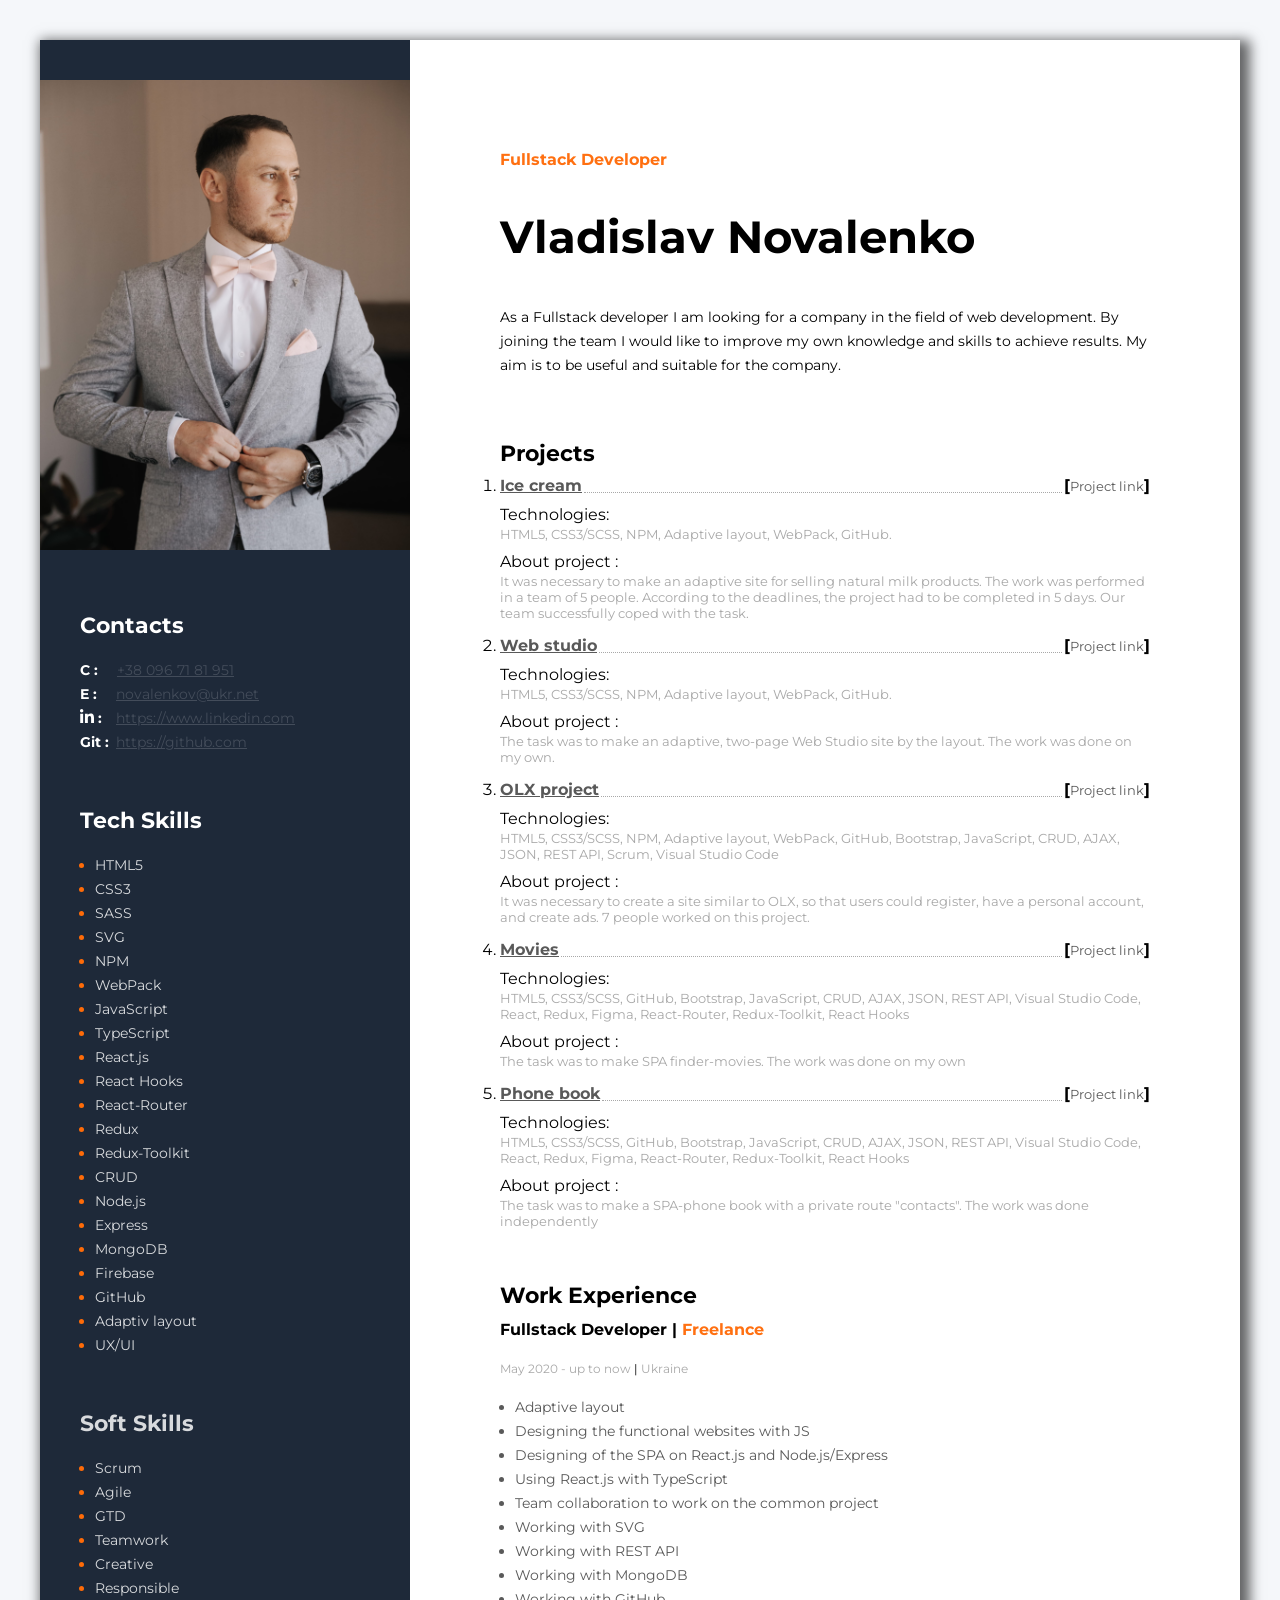
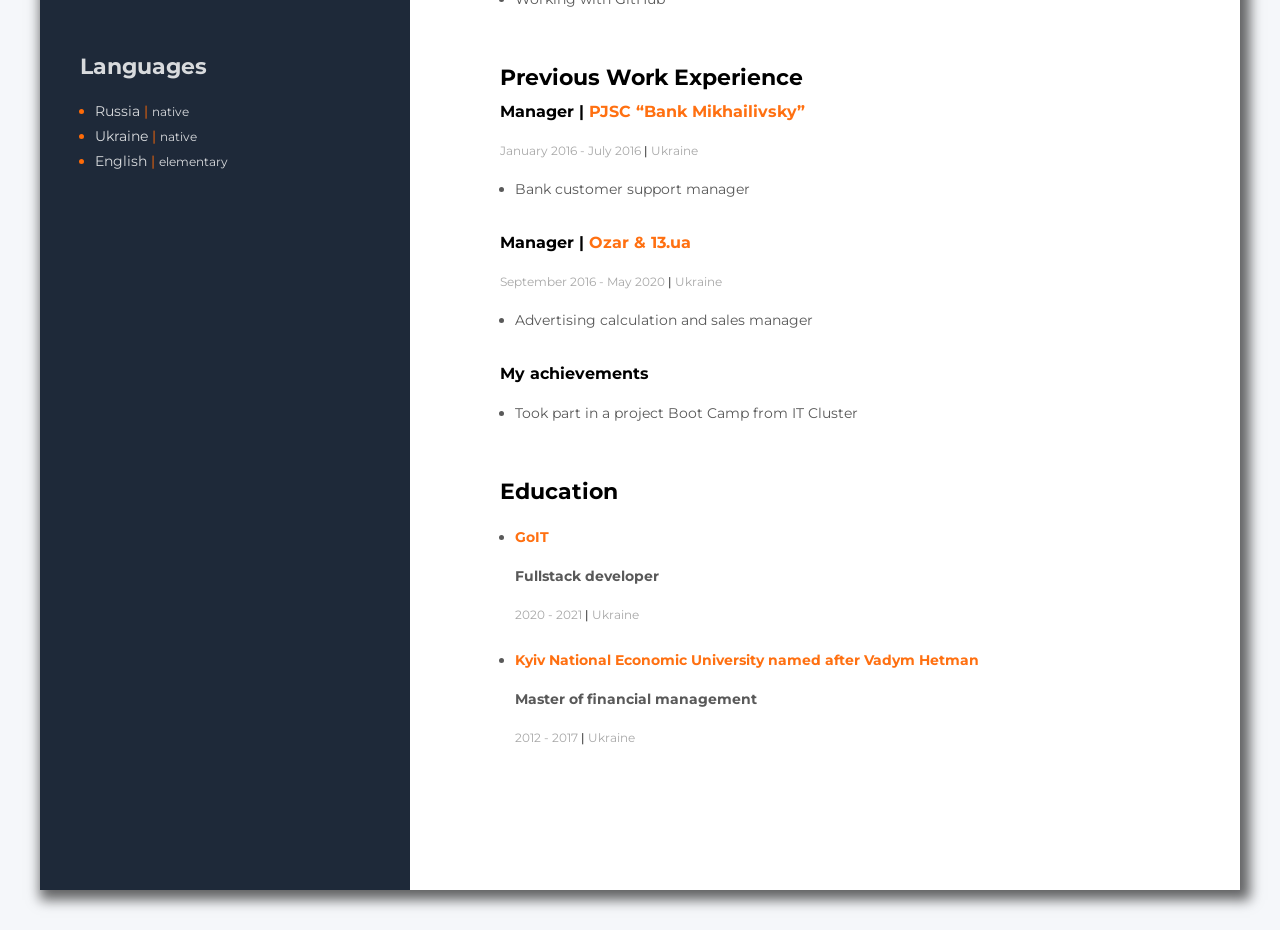
==== index.html @ 443dbd1c "refactoring" ====
<!DOCTYPE html>
<html lang="en">

<head>
  <meta charset="UTF-8" />
  <meta name="viewport" content="width=device-width, initial-scale=1.0" />
  <title>My resume</title>
  <link rel="stylesheet" href="./css/style.css" />
  <link rel="preconnect" href="https://fonts.gstatic.com">
  <link href="https://fonts.googleapis.com/css2?family=Montserrat:wght@400;700&display=swap" rel="stylesheet">
</head>

<body>
  <div class="wrapper">
    <!-- main container -->
    <div>
      <aside class="sidebar">
        <button class="menu-button" data-menu-close>
          <svg width="40" height="40" aria-label="кнока меню" class="icon-menu">
            <use href="./img/sprite.svg#icon-menu-close"></use>
          </svg>
        </button>

        <img class="my-photo" src="./img/foto.jpg" alt="My foto" width="340" />

        <!-- Contacts Container-->
        <div class="contacts-container">
          <h3 class="contacts-title">Contacts</h3>
          <div class="wrap-contacts-link">
            <span class="contacts-link-type">C :</span>
            <a class="contacts-link" href="tel:+380967181951">
              +38 096 71 81 951
            </a>
          </div>
          <div class="wrap-contacts-link">
            <span class="contacts-link-type">E :</span>
            <a class="contacts-link email" href="mailto:novalenkov@ukr.net">
              novalenkov@ukr.net
              <!-- <span class="gmial">gmail.com</span> -->
            </a>
          </div class="wrap-contacts-link">
          <div class="wrap-contacts-link">
            <svg width="14" height="14">
              <use href="./img/sprite.svg#icon-linkedin"></use>
            </svg>
            <span class="contacts-link-type social">:</span>
            <a href="https://www.linkedin.com/in/vladislav-novalenko/" class="contacts-link"
              target="_blank">https://www.linkedin.com
            </a>
          </div>
          <div class="wrap-contacts-link">
            <span class="contacts-link-type git">Git :</span>
            <a class="contacts-link" href="https://github.com/Vladnova">
              https://github.com
            </a>
          </div>
        </div>

        <!-- Tech Skills Container-->
        <div class="tech-skills-container">
          <h3 class="tech-skills-title">Tech Skills</h3>
          <ul>
            <li class="tech-skills-item">
              <span class="tech-skills-text">HTML5</span>
            </li>
            <li class="tech-skills-item">
              <span class="tech-skills-text">CSS3</span>
            </li>
            <li class="tech-skills-item">
              <span class="tech-skills-text">SASS</span>
            </li>
            <li class="tech-skills-item">
              <span class="tech-skills-text">SVG</span>
            </li>
            <li class="tech-skills-item">
              <span class="tech-skills-text">NPM</span>
            </li>
            <li class="tech-skills-item">
              <span class="tech-skills-text">WebPack</span>
            </li>
            <li class="tech-skills-item">
              <span class="tech-skills-text">JavaScript</span>
            </li>
            <li class="tech-skills-item">
              <span class="tech-skills-text">TypeScript</span>
            </li>
            <li class="tech-skills-item">
              <span class="tech-skills-text">React.js</span>
            </li>
            <li class="tech-skills-item">
              <span class="tech-skills-text">React Hooks</span>
            </li>
            <li class="tech-skills-item">
              <span class="tech-skills-text">React-Router</span>
            </li>
            <li class="tech-skills-item">
              <span class="tech-skills-text">Redux</span>
            </li>
            <li class="tech-skills-item">
              <span class="tech-skills-text">Redux-Toolkit</span>
            </li>
            <li class="tech-skills-item">
              <span class="tech-skills-text">CRUD</span>
            </li>
            <li class="tech-skills-item">
              <span class="tech-skills-text">Node.js</span>
            </li>
            <li class="tech-skills-item">
              <span class="tech-skills-text">Express</span>
            </li>
            <li class="tech-skills-item">
              <span class="tech-skills-text">MongoDB</span>
            </li>
            <li class="tech-skills-item">
              <span class="tech-skills-text">Firebase</span>
            </li>
            <li class="tech-skills-item">
              <span class="tech-skills-text">GitHub</span>
            </li>
            <li class="tech-skills-item">
              <span class="tech-skills-text">Adaptiv layout</span>
            </li>
            <li class="tech-skills-item">
              <span class="tech-skills-text">UX/UI</span>
            </li>
          </ul>
        </div>

        <!-- Soft Skills Container-->
        <div class="soft-skills-container">
          <h3 class="soft-skill-title"><span class="tech-skills-text">Soft Skills</h3>
          <ul>
            <li class="soft-skills-item">
              <span class="soft-skills-text">Scrum</span>
            </li>
            <li class="soft-skills-item">
              <span class="soft-skills-text">Agile</span>
            </li>
            <li class="soft-skills-item">
              <span class="soft-skills-text">GTD</span>
            </li>
            <li class="soft-skills-item">
              <span class="soft-skills-text">Teamwork</span>
            </li>
            <li class="soft-skills-item">
              <span class="soft-skills-text">Creative</span>
            </li>
            <li class="soft-skills-item">
              <span class="soft-skills-text">Responsible</span>
            </li>
          </ul>
        </div>

        <div class="soft-skills-container">
          <h3 class="soft-skill-title"><span class="tech-skills-text">Languages</h3>
          <ul>
            <li class="soft-skills-item">
              <span class="soft-skills-text">Russia <span class="lang">|</span> <span class="level">native</span></span>
            </li>
            <li class="soft-skills-item">
              <span class="soft-skills-text">Ukraine <span class="lang">|</span> <span class="level">native</span></span>
            </li>
            <li class="soft-skills-item">
              <span class="soft-skills-text">English <span class="lang">|</span> <span class="level">elementary</span></span>
            </li>
          </ul>
        </div>

      </aside>
    </div>

    <!-- about me container -->

    <div class="about-me-container">

      <button class="menu-button" aria-expanded="false" aria-controls="menu-container" data-menu-open>
        <svg width="40" height="40" aria-label="кнока меню" class="icon-menu open">
          <use href="./img/sprite.svg#icon-menu-open"></use>
        </svg>
      </button>

      <!-- about me info -->
      <div class="info-container">
        <h2 class="profession">Fullstack Developer</h2>
        <img class="my-photo-about" src="./img/foto.jpg" alt="My foto" width="340" />

        <h1 class="name">Vladislav Novalenko</h1>
        <p class="description">
        As a Fullstack developer I am looking for a
        company in the field of web development. By
        joining the team I would like to improve my own
        knowledge and skills to achieve results. My aim
        is to be useful and suitable for the company.
        </p>
      </div>

      <!-- project container-->
      <div class="project-container">
        <h3 class="about-me-title">Projects</h3>
        <ol class="project-list">
          <li class="project-items">
            <div class="projects-item">
              <a class="projects-link" href="https://oleksandrbalashov.github.io/project" target="_blank">
                Ice cream
              </a>
              <span class="dots"></span>
              <span><b>[</b><span class="tech-name">Project link</span><b>]</b></span>
            </div>
            <span class="project-text">Technologies:</span>
            <p class="project-desc">
              HTML5, CSS3/SCSS, NPM, Adaptive layout,
              WebPack, GitHub.
            </p>
            <span class="project-text">About project :</span>
            <p class="project-desc">It was necessary to make an adaptive site for
            selling natural milk products. The work was performed in a team
            of 5 people. According to the deadlines, the project had to be
            completed in 5 days. Our team successfully coped with the task.</p>
          </li>
          <li class="project-items">
            <div class="projects-item">
              <a class="projects-link" href="https://vladnova.github.io/newStudio-project/" target="_blank">
                Web studio
              </a>
              <span class="dots"></span>
              <span><b>[</b><span class="tech-name">Project link</span><b>]</b></span>
            </div>
            <span class="project-text">Technologies:</span>
            <p class="project-desc">
              HTML5, CSS3/SCSS, NPM, Adaptive layout,
              WebPack, GitHub.
            </p>
            <span class="project-text">About project :</span>
            <p class="project-desc">The task was to make an adaptive, two-page Web
            Studio site by the layout. The work was done on my own.</p>
          </li>
          
          <li class="project-items">
            <div class="projects-item">
              <a class="projects-link" href="https://romansynenko.github.io/olx-project" target="_blank">
                OLX project
              </a>
              <span class="dots"></span>
              <span><b>[</b><span class="tech-name">Project link</span><b>]</b></span>
            </div>
            <span class="project-text">Technologies:</span>
            <p class="project-desc">
              HTML5, CSS3/SCSS, NPM, Adaptive layout,
              WebPack, GitHub, Bootstrap, JavaScript, CRUD, AJAX, JSON, REST
              API, Scrum, Visual Studio Code
            </p>
            <span class="project-text">About project :</span>
            <p class="project-desc">It was necessary to create a site similar to OLX, so
            that users could register, have a personal account, and create ads.
            7 people worked on this project.</p>
          </li>
          <li class="project-items">
            <div class="projects-item">
              <a class="projects-link" href="https://movieshooks.netlify.app/" target="_blank">
                Movies
              </a>
              <span class="dots"></span>
              <span><b>[</b><span class="tech-name">Project link</span><b>]</b></span>
            </div>
            <span class="project-text">Technologies:</span>
            <p class="project-desc">
              HTML5, CSS3/SCSS, GitHub, Bootstrap, JavaScript, CRUD, AJAX, JSON, REST API, Visual Studio Code, React, Redux, Figma,
              React-Router, Redux-Toolkit, React Hooks
            </p>
            <span class="project-text">About project :</span>
            <p class="project-desc">The task was to make SPA finder-movies. The work was done on my own</p>
          </li>
          <li class="project-items">
            <div class="projects-item">
              <a class="projects-link" href="https://vladnova.github.io/goit-react-hw-09-phonebook/" target="_blank">
                Phone book
              </a>
              <span class="dots"></span>
              <span><b>[</b><span class="tech-name">Project link</span><b>]</b></span>
            </div>
            <span class="project-text">Technologies:</span>
            <p class="project-desc">
              HTML5, CSS3/SCSS, GitHub, Bootstrap, JavaScript, CRUD, AJAX, JSON, REST API, Visual Studio Code, React, Redux, Figma,
              React-Router, Redux-Toolkit, React Hooks
            </p>
            <span class="project-text">About project :</span>
            <p class="project-desc">The task was to make a SPA-phone book with a private route "contacts". The work was done independently</p>
          </li>
          <!-- <li class="project-items">
            <div class="projects-item">
              <a class="projects-link" href="https://courses-online-shop.herokuapp.com" target="_blank">
                https://courses
              </a>
              <span class="dots"></span>
              <span><b>[</b><span class="tech-name">Node.js/MongoDB</span><b>]</b></span>
            </div>
            <b>Technologies:</b>
            <p class="project-desc">
              HTML5, CSS3/SCSS, GitHub, Bootstrap, JavaScript, CRUD, AJAX, JSON, REST API, Visual Studio Code, React, Redux, Figma,
              React-Router, Redux-Toolkit, React Hooks
            </p>
            <b>About project :</b>
            <p class="project-desc">The task was to make a SPA-phone book with a private route "contacts". The work was done
              independently</p>
          </li> -->

        </ol>
      </div>

      <!-- Work Experience -->
      <div>
        <h3 class="about-me-title">Work Experience</h3>

        <!-- company 1 -->
        <div>
          <h4 class="profession-title">Fullstack Developer
            <span class="profession-divider">|</span>
            <span class="profession-company">Freelance</span>
          </h4>
          <span class="profession-time">
            May 2020 - up to now <span class="profession-divider">|</span> Ukraine
          </span>
          <ul class="profession-duties">
            <li class="profession-duties-item">
              Adaptive layout
            </li>
            <li class="profession-duties-item">Designing the functional websites with JS</li>
            <li class="profession-duties-item">Designing of the SPA on React.js and Node.js/Express</li>
            <li class="profession-duties-item">
              Using React.js with TypeScript
            </li>
            <li class="profession-duties-item">
              Team collaboration to work on the common project
            </li>
            <li class="profession-duties-item">
              Working with SVG
            </li>
            <li class="profession-duties-item">
              Working with REST API
            </li>
            <li class="profession-duties-item">
              Working with MongoDB
            </li>
            <li class="profession-duties-item">
              Working with GitHub
            </li>
          </ul>
        </div>

        <!-- company 2 -->
        <div>
          <h3 class="about-me-title">Previous Work Experience</h3>
          <h4 class="profession-title">Manager
            <span class="profession-divider">|</span>
            <span class="profession-company">PJSC “Bank Mikhailivsky”</span>
          </h4>
          <span class="profession-time">
            January 2016 - July 2016 <span class="profession-divider">|</span> Ukraine
          </span>
          <ul class="profession-duties">
            <li class="profession-duties-item">
              Bank customer support manager
            </li>
          </ul>

          <h4 class="profession-title">Manager
            <span class="profession-divider">|</span>
            <span class="profession-company">Ozar & 13.ua</span>
          </h4>
          <span class="profession-time">
            September 2016 - May 2020 <span class="profession-divider">|</span> Ukraine
          </span>
          <ul class="profession-duties">
            <li class="profession-duties-item">
              Advertising calculation and sales manager
            </li>
          </ul>
        </div>

        <h3 class="profession-title">My achievements</h3>
        <ul class="profession-duties">
          <li class="profession-duties-item">
            Took part in a project Boot Camp from IT Cluster 
          </li>
        </ul>

        <!-- Education Contanier -->
        <div>
          <h3 class="about-me-title">Education</h3>
          <ul class="profession-duties">
            <li class="profession-duties-item">
              <h4 span class="profession-company">GoIT</span></h4>
              <h5 class="profession-title-second">Fullstack developer</h5>
              <span class="profession-time">
                2020 - 2021 <span class="profession-divider">|</span> Ukraine
              </span>
            </li>
            <li class="profession-duties-item">
              <h4 span class="profession-company">Kyiv National Economic University named
              after Vadym Hetman</span></h4>
              <h5 class="profession-title-second">Master of financial management</h5>
              <span class="profession-time">
                2012 - 2017 <span class="profession-divider">|</span> Ukraine
              </span>
            </li>
          </ul>
        </div>
      </div>
    </div>
    <script>
      const btnMenuOpenRef = document.querySelector('[data-menu-open]');
      const btnMenuCloseRef = document.querySelector('[data-menu-close]');
      const menu = document.querySelector('.sidebar');

      btnMenuOpenRef.addEventListener('click', () => {
        menu.classList.add('is-open')
      })

      btnMenuCloseRef.addEventListener('click', () => {
        menu.classList.remove('is-open')
      })

    </script>
</body>

</html>
---- css/style.css ----
* {
  padding: 0;
  margin: 0;
  box-sizing: border-box;
}

body {
  background-color: #f5f7fa;
  padding-top: 40px;
  padding-bottom: 40px;
  padding-right: 20px;
  padding-left: 20px;
  font-family: Montserrat, Arial, sans-serif;
}

.wrapper {
  background: #ffffff;
  display: flex;
  max-width: 1200px;
  margin: 0 auto;
  box-shadow: 5px 5px 12px 5px rgba(0, 0, 0, 0.6);
}

.sidebar {
  background-color: #1e2939;
  max-width: 370px;
  height: 100%;
  padding-top: 40px;
}

.my-photo {
  width: 370px;
}

.my-photo-about {
  display: none;
}

.menu-button {
  display: none;
}

.about-me-container {
  padding-left: 90px;
  padding-right: 90px;
  padding-top: 110px;
  padding-bottom: 110px;
}

.contacts-container {
  margin-top: 60px;
  margin-left: 40px;
  margin-right: 40px;
}

.contacts-title {
  font-size: 22px;
  font-weight: 700;
  line-height: 24px;
  color: #ffffff;
  margin-bottom: 20px;
}

.contacts-link {
  font-size: 14px;
  font-weight: 400;
  line-height: 24px;
  color: #434c5a;
}

.contacts-link:hover,
.contacts-link:focus {
  color: #ff7011;
}

.contacts-link-type {
  font-size: 14px;
  font-weight: 700;
  line-height: 24px;
  color: #fff;

  margin-right: 15px;
}

.contacts-link-type.social {
  margin-right: 10px;
}

.contacts-link-type.git {
  margin-right: 3px;
}

.tech-skills-title {
  font-size: 22px;
  font-weight: 700;
  line-height: 24px;
  margin-bottom: 20px;
  color: #fff;
}

.tech-skills-container {
  margin-left: 40px;
  margin-right: 40px;
  margin-top: 55px;
}

.tech-skills-item {
  font-size: 14px;
  font-weight: 400;
  line-height: 24px;
  color: #ff6b08;
  margin-left: 15px;
}

.tech-skills-text {
  color: #d8dadd;
}

.soft-skills-container {
  margin-left: 40px;
  margin-right: 40px;
  margin-top: 55px;
}

.soft-skill-title {
  font-size: 22px;
  font-weight: 700;
  line-height: 24px;
  margin-bottom: 20px;
  color: #fff;
}

.soft-skills-item {
  font-size: 14px;
  font-weight: 400;
  line-height: 24px;
  color: #ff6b08;
  margin-left: 15px;
}

.soft-skills-text {
  color: #d8dadd;
}

.soft-skills-container.socials {
  margin-right: 5px;
}

.profession {
  font-family: Montserrat;
  color: #ff7011;
  font-size: 16px;
  font-weight: 700;
  margin-bottom: 23px;
}

.name {
  font-size: 45px;
  font-weight: 700;
  line-height: 89px;
}

.description {
  font-size: 14px;
  font-weight: 400;
  line-height: 24px;
  margin-top: 24px;
}

.info-container {
  margin-bottom: 65px;
}

.about-me-title {
  font-size: 22px;
  font-weight: 700;
  line-height: 24px;
  margin-bottom: 10px;
  margin-top: 55px;
}

.project-items {
  margin-bottom: 15px;
}

.projects-item {
  display: flex;
  align-items: flex-end;
  font-weight: 700;
  margin-bottom: 10px;
}

.projects-link {
  color: #595959;
  font-size: 16px;
  font-weight: 700;
}

.project-text{
  display: inline-block;
  margin-bottom: 2px;
}

.projects-link:hover,
.projects-link:focus {
  color: #ff7011;
}

.tech-name {
  color: #595959;
  font-size: 13px;
  font-weight: 400;
  /* line-height: 24px; */
}

.dots {
  color: #bebebe;
  font-weight: 100;
  flex-grow: 1;
  margin: 0 2px 2px;

  border-bottom: 1px dotted #a8a8a8;
}

.project-container {
  margin-bottom: 55px;
}

.profession-title {
  font-size: 16px;
  font-weight: 700;
  line-height: 24px;
  margin-top: 10px;
  margin-bottom: 15px;
}

.profession-divider {
  color: #000000;
}

.profession-company {
  color: #ff7011;
  margin-top: 21px;
}

.profession-time {
  color: #a8a8a8;
  font-size: 12px;
  font-weight: 400;
  line-height: 24px;
}

.profession-duties {
  margin-top: 14px;
  margin-bottom: 30px;
  padding-left: 15px;
}

.profession-duties-item {
  color: #595959;
  font-family: Montserrat;
  font-size: 14px;
  font-weight: 400;
  line-height: 24px;
}

.profession-title-second {
  font-size: 14px;
  font-weight: 700;
  line-height: 24px;
  margin-top: 15px;
  margin-bottom: 14px;
}

.project-desc {
  font-size: 13px;
  color: #a8a8a8;
  margin-bottom: 10px;
}

.lang {
  color: #ff6b08;
}

.level {
  font-size: 12px;
}

@media screen and (max-width: 1199px) {
  .project-items {
    margin-left: 13px;
  }
}

@media screen and (min-width: 768px) and (max-width: 1024px) {
  .my-photo {
    width: 260px;
  }

  .about-me-container {
    padding-left: 40px;
    padding-right: 40px;
    padding-top: 70px;
    padding-bottom: 70px;
  }

  .sidebar {
    width: 260px;
  }

  .contacts-container {
    margin-top: 30px;
    margin-left: 10px;
    margin-right: 0px;
  }

  .contacts-title {
    padding-left: 15px;
  }

  .wrap-contacts-link {
    margin-bottom: 10px;
  }

  .tech-skills-container {
    margin-left: 30px;
    margin-right: 30px;
    margin-top: 30px;
  }

  .gmial {
    margin-left: 33px;
  }

  .contacts-link-type {
    margin-right: 13px;
  }

  .soft-skills-container {
    margin-left: 30px;
    margin-right: 30px;
    margin-top: 30px;
  }

  .name {
    font-size: 35px;
  }

  .profession-duties {
    padding-left: 15px;
  }

  .profession-duties-item {
    font-size: 13px;
  }

  .projects-item {
    display: flex;
    align-items: flex-end;
    margin-left: 0;
  }

  .projects-link {
    font-size: 16px;
  }

  .tech-name {
    font-size: 12px;
  }

  /* .dots {
    margin: 0 2px 2px;
  } */
}

@media screen and (max-width: 767px) {
  body {
    padding-top: 10px;
    padding-bottom: 10px;
    padding-right: 10px;
    padding-left: 10px;
  }

  .wrapper {
    position: relative;
    max-width: 767px;
  }

  .my-photo {
    display: none;
  }

  .menu-button {
    display: block;
    border-radius: 50%;
  }

  .my-photo-about {
    display: block;
    max-width: 130px;
    border-radius: 10%;
    margin: 0 auto;
    margin-bottom: 20px;
  }

  .contacts-container {
    margin-top: 0;
    margin-left: 30px;
    margin-right: 15px;
  }

  .contacts-title {
    padding-left: 10px;
  }

  .contacts-link-type {
    margin-right: 5px;
  }

  .contacts-link-type.social {
    margin-right: 2px;
  }

  .contacts-link-type.git {
    margin-right: 0px;
  }

  .wrap-contacts-link {
    margin-bottom: 10px;
  }

  .sidebar {
    position: absolute;
    top: 0;
    right: 0;
    padding-top: 20px;
    width: 270px;
    opacity: 0;
    transform: translateX(100%);

    transition: all 250ms linear;
  }

  .sidebar.is-open {
    opacity: 1;
    transform: translateX(0);
  }

  .icon-menu {
    fill: currentColor;
  }

  .icon-menu:hover,
  .icon-menu:focus {
    color: #ff7011;
  }

  .icon-menu:hover.open,
  .icon-menu:focus.open {
    color: #ff7011;
    background: #ffffff;
  }

  .gmial {
    padding-left: 25px;
  }

  .menu-button {
    height: 40px;
    border: 0;
    margin: 0;
    padding: 0;
    margin-right: 15px;
    margin-left: auto;
    background-color: #1e2939;
    color: #ffffff;
    cursor: pointer;
  }

  .about-me-container {
    padding-left: 15px;
    padding-right: 15px;
    padding-top: 20px;
    padding-bottom: 20px;
  }

  .name {
    font-size: 25px;
    font-weight: 700;
    line-height: 35px;
    text-align: center;
  }

  .projects-link {
    font-size: 17px;
  }

  .tech-name {
    font-size: 13px;
  }

  .tech-skills-container {
    margin-top: 40px;
  }

  .about-me-title {
    margin-bottom: 20px;
  }

  .soft-skills-container {
    margin-top: 40px;
  }
}
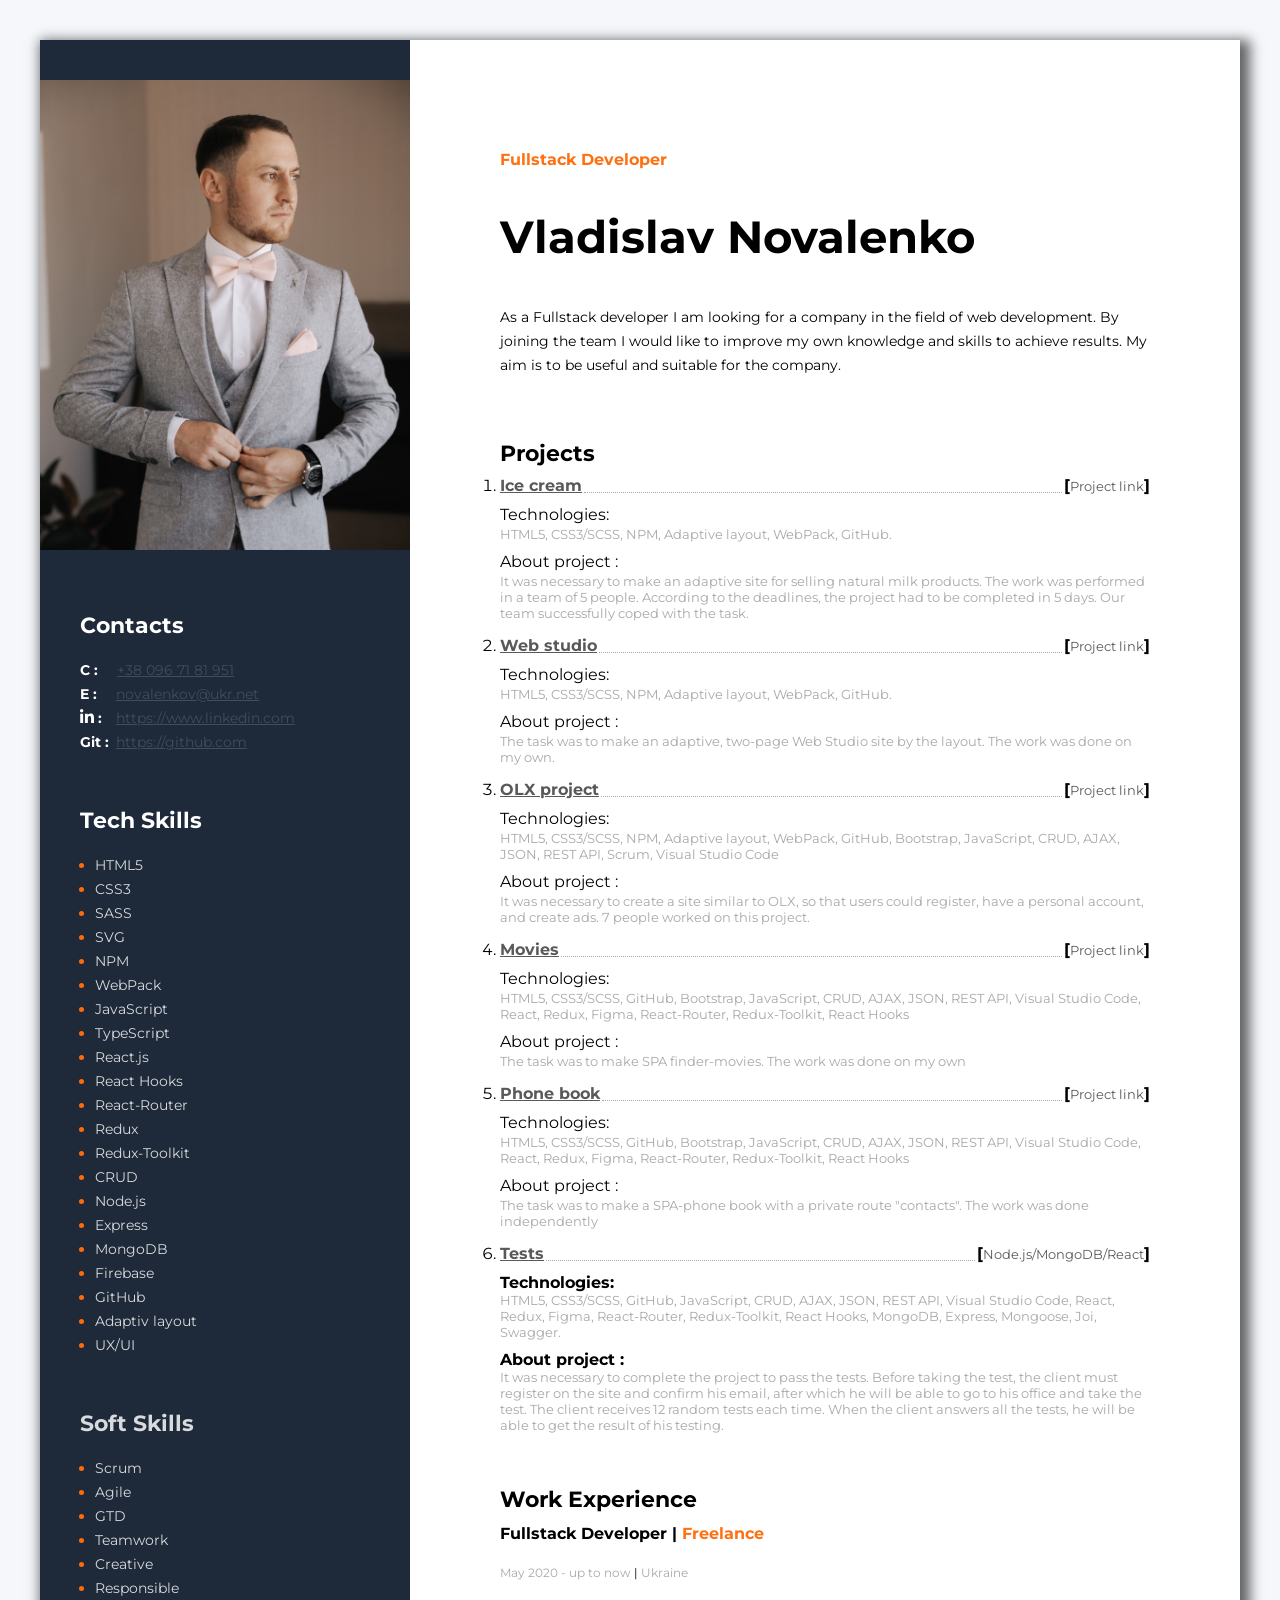
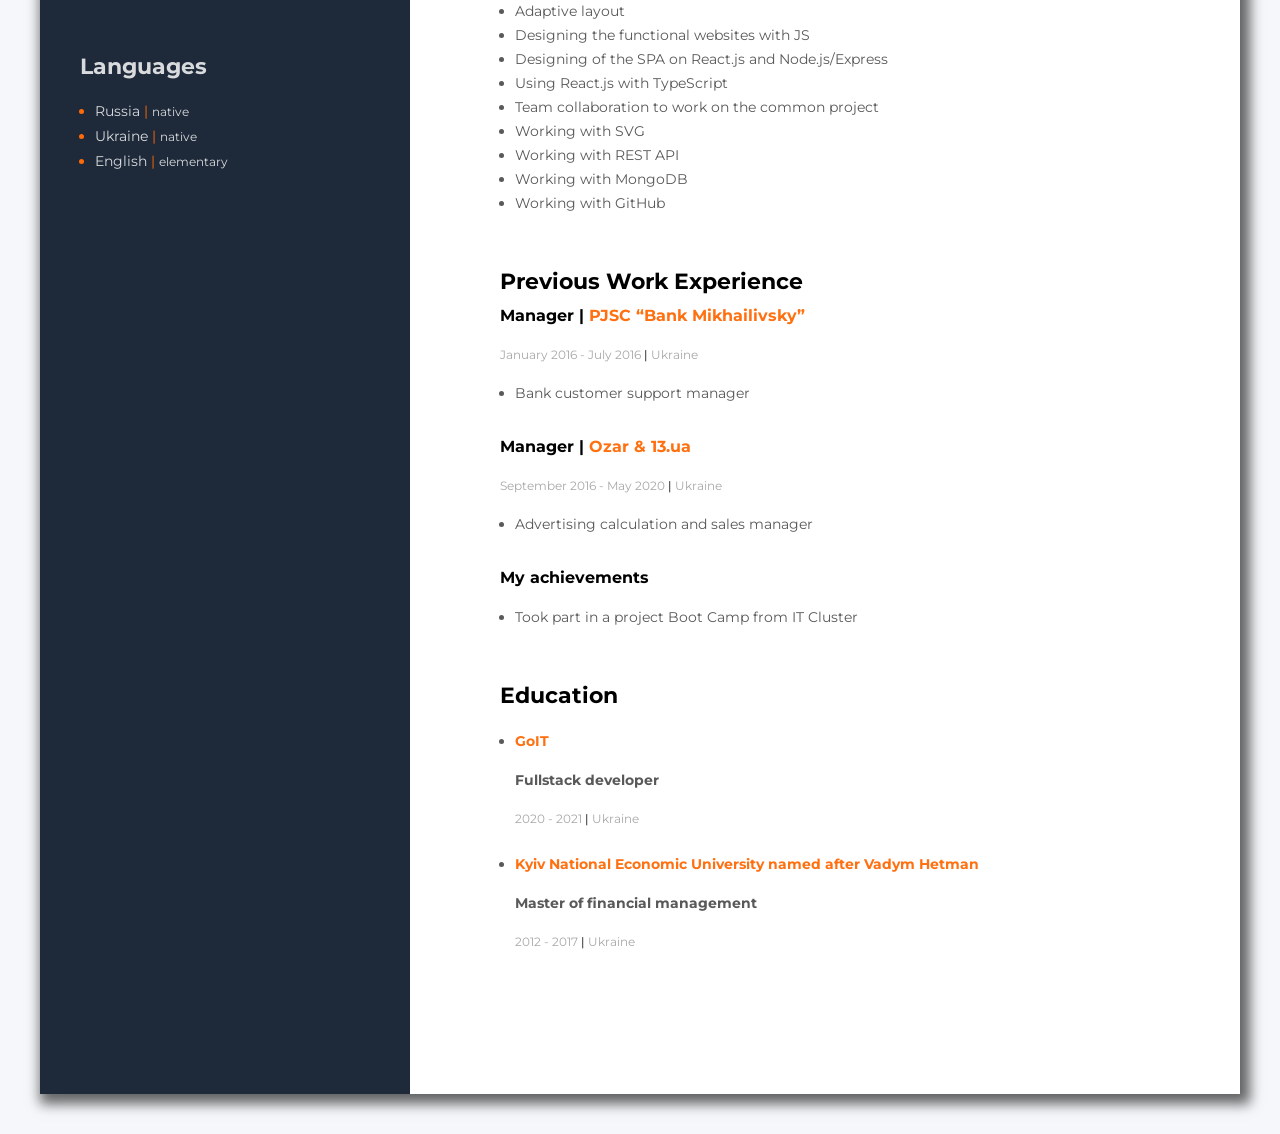
==== commit 197ab49c: "added project tests" ====
--- a/index.html
+++ b/index.html
@@ -286,23 +286,25 @@
             <span class="project-text">About project :</span>
             <p class="project-desc">The task was to make a SPA-phone book with a private route "contacts". The work was done independently</p>
           </li>
-          <!-- <li class="project-items">
-            <div class="projects-item">
-              <a class="projects-link" href="https://courses-online-shop.herokuapp.com" target="_blank">
-                https://courses
-              </a>
-              <span class="dots"></span>
-              <span><b>[</b><span class="tech-name">Node.js/MongoDB</span><b>]</b></span>
+          <li class="project-items">
+            <div class="projects-item">
+              <a class="projects-link" href="https://lasterprojectgoit.netlify.app/" target="_blank">
+                Tests
+              </a>
+              <span class="dots"></span>
+              <span><b>[</b><span class="tech-name">Node.js/MongoDB/React</span><b>]</b></span>
             </div>
             <b>Technologies:</b>
             <p class="project-desc">
-              HTML5, CSS3/SCSS, GitHub, Bootstrap, JavaScript, CRUD, AJAX, JSON, REST API, Visual Studio Code, React, Redux, Figma,
-              React-Router, Redux-Toolkit, React Hooks
+              HTML5, CSS3/SCSS, GitHub, JavaScript, CRUD, AJAX, JSON, REST API, Visual Studio Code, React, Redux, Figma,
+              React-Router, Redux-Toolkit, React Hooks, MongoDB, Express, Mongoose, Joi, Swagger.
             </p>
             <b>About project :</b>
-            <p class="project-desc">The task was to make a SPA-phone book with a private route "contacts". The work was done
-              independently</p>
-          </li> -->
+            <p class="project-desc">
+              It was necessary to complete the project to pass the tests.
+              Before taking the test, the client must register on the site and confirm his email, after which he will be able to go to his office and take the test.
+              The client receives 12 random tests each time. When the client answers all the tests, he will be able to get the result of his testing.</p>
+          </li>
 
         </ol>
       </div>
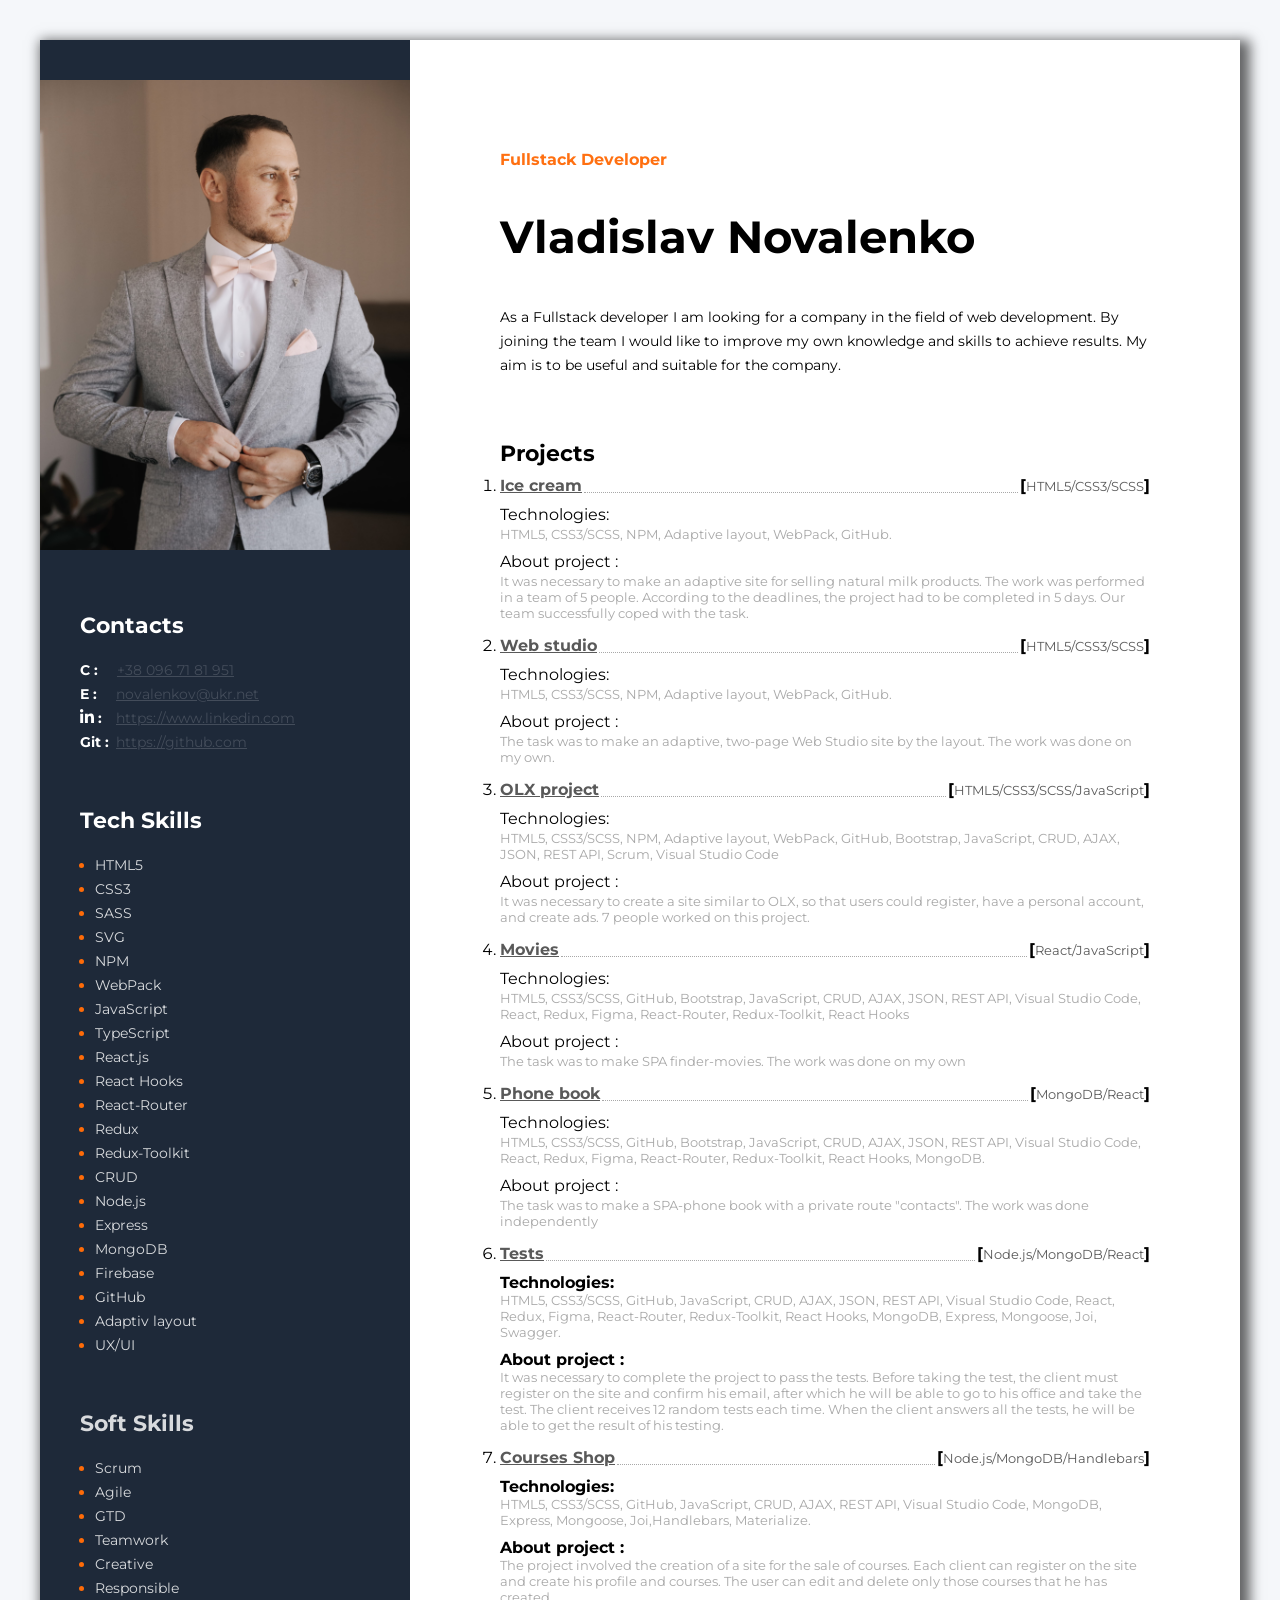
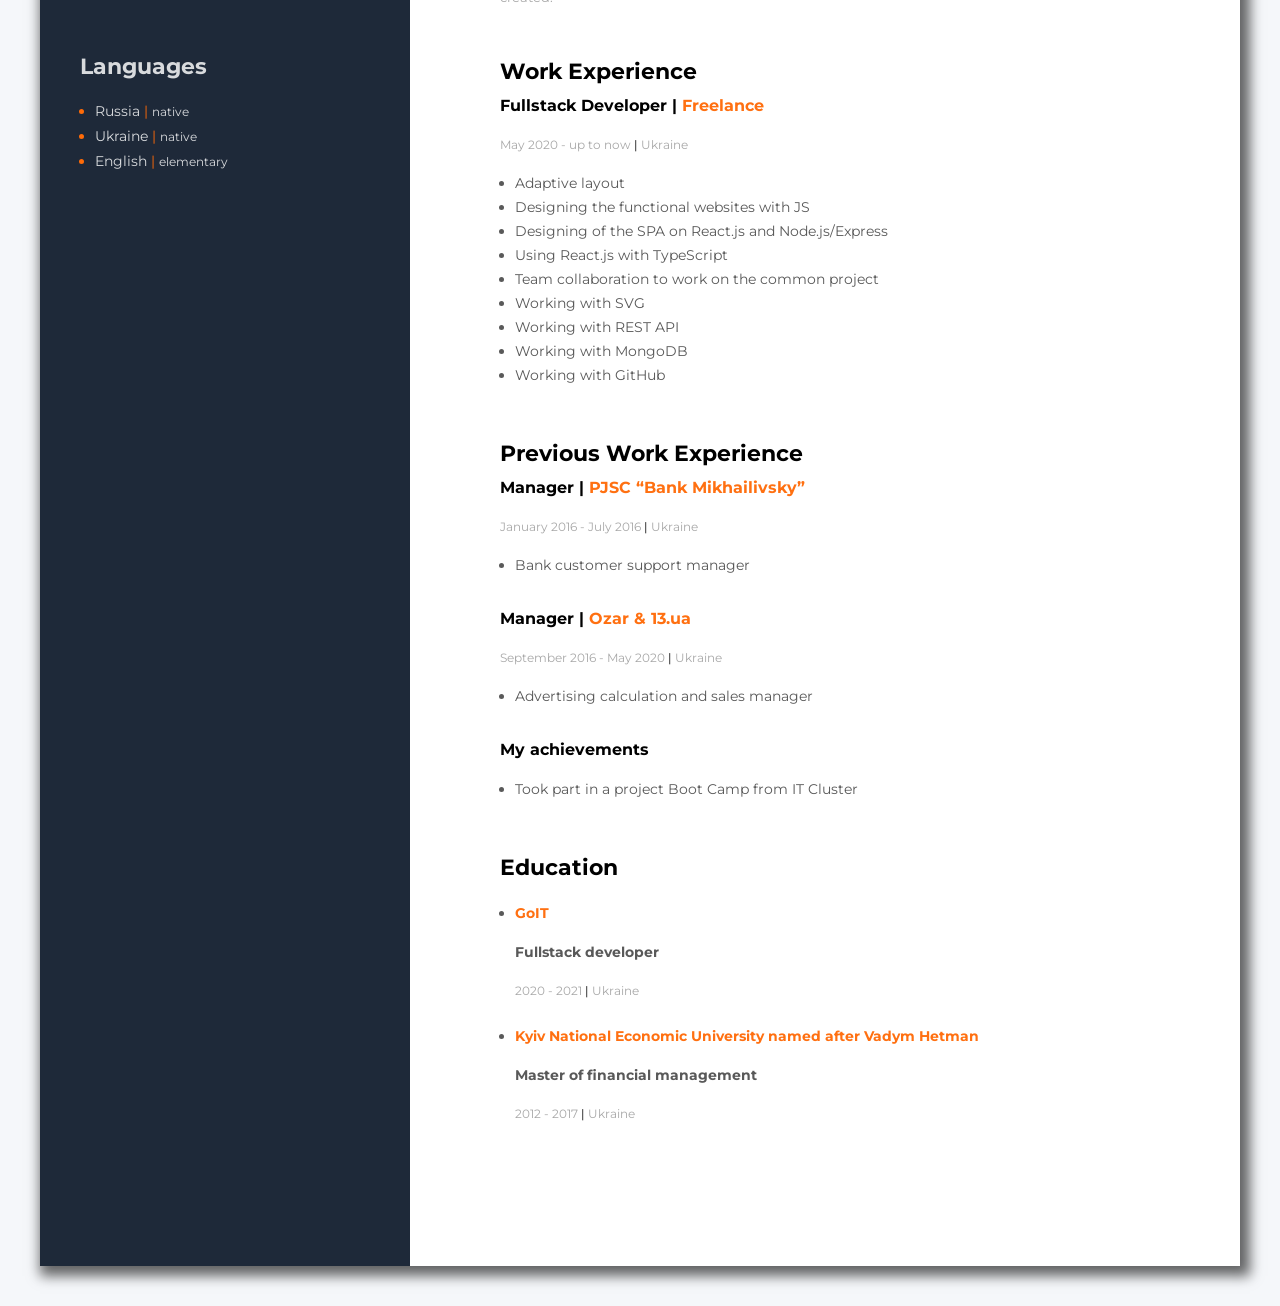
==== commit 61382b0d: "added project shop courses" ====
--- a/index.html
+++ b/index.html
@@ -198,13 +198,14 @@
       <div class="project-container">
         <h3 class="about-me-title">Projects</h3>
         <ol class="project-list">
+
           <li class="project-items">
             <div class="projects-item">
               <a class="projects-link" href="https://oleksandrbalashov.github.io/project" target="_blank">
                 Ice cream
               </a>
               <span class="dots"></span>
-              <span><b>[</b><span class="tech-name">Project link</span><b>]</b></span>
+              <span><b>[</b><span class="tech-name">HTML5/CSS3/SCSS</span><b>]</b></span>
             </div>
             <span class="project-text">Technologies:</span>
             <p class="project-desc">
@@ -217,13 +218,14 @@
             of 5 people. According to the deadlines, the project had to be
             completed in 5 days. Our team successfully coped with the task.</p>
           </li>
+
           <li class="project-items">
             <div class="projects-item">
               <a class="projects-link" href="https://vladnova.github.io/newStudio-project/" target="_blank">
                 Web studio
               </a>
               <span class="dots"></span>
-              <span><b>[</b><span class="tech-name">Project link</span><b>]</b></span>
+              <span><b>[</b><span class="tech-name">HTML5/CSS3/SCSS</span><b>]</b></span>
             </div>
             <span class="project-text">Technologies:</span>
             <p class="project-desc">
@@ -241,7 +243,7 @@
                 OLX project
               </a>
               <span class="dots"></span>
-              <span><b>[</b><span class="tech-name">Project link</span><b>]</b></span>
+              <span><b>[</b><span class="tech-name">HTML5/CSS3/SCSS/JavaScript</span><b>]</b></span>
             </div>
             <span class="project-text">Technologies:</span>
             <p class="project-desc">
@@ -254,13 +256,14 @@
             that users could register, have a personal account, and create ads.
             7 people worked on this project.</p>
           </li>
+
           <li class="project-items">
             <div class="projects-item">
               <a class="projects-link" href="https://movieshooks.netlify.app/" target="_blank">
                 Movies
               </a>
               <span class="dots"></span>
-              <span><b>[</b><span class="tech-name">Project link</span><b>]</b></span>
+              <span><b>[</b><span class="tech-name">React/JavaScript</span><b>]</b></span>
             </div>
             <span class="project-text">Technologies:</span>
             <p class="project-desc">
@@ -270,22 +273,24 @@
             <span class="project-text">About project :</span>
             <p class="project-desc">The task was to make SPA finder-movies. The work was done on my own</p>
           </li>
+
           <li class="project-items">
             <div class="projects-item">
               <a class="projects-link" href="https://vladnova.github.io/goit-react-hw-09-phonebook/" target="_blank">
                 Phone book
               </a>
               <span class="dots"></span>
-              <span><b>[</b><span class="tech-name">Project link</span><b>]</b></span>
+              <span><b>[</b><span class="tech-name">MongoDB/React</span><b>]</b></span>
             </div>
             <span class="project-text">Technologies:</span>
             <p class="project-desc">
               HTML5, CSS3/SCSS, GitHub, Bootstrap, JavaScript, CRUD, AJAX, JSON, REST API, Visual Studio Code, React, Redux, Figma,
-              React-Router, Redux-Toolkit, React Hooks
+              React-Router, Redux-Toolkit, React Hooks, MongoDB.
             </p>
             <span class="project-text">About project :</span>
             <p class="project-desc">The task was to make a SPA-phone book with a private route "contacts". The work was done independently</p>
           </li>
+
           <li class="project-items">
             <div class="projects-item">
               <a class="projects-link" href="https://lasterprojectgoit.netlify.app/" target="_blank">
@@ -304,6 +309,24 @@
               It was necessary to complete the project to pass the tests.
               Before taking the test, the client must register on the site and confirm his email, after which he will be able to go to his office and take the test.
               The client receives 12 random tests each time. When the client answers all the tests, he will be able to get the result of his testing.</p>
+          </li>
+
+          <li class="project-items">
+            <div class="projects-item">
+              <a class="projects-link" href="courses-shop-minin.herokuapp.com/" target="_blank">
+                Courses Shop
+              </a>
+              <span class="dots"></span>
+              <span><b>[</b><span class="tech-name">Node.js/MongoDB/Handlebars</span><b>]</b></span>
+            </div>
+            <b>Technologies:</b>
+            <p class="project-desc">
+              HTML5, CSS3/SCSS, GitHub, JavaScript, CRUD, AJAX, REST API, Visual Studio Code, MongoDB, Express, Mongoose, Joi,Handlebars, Materialize.
+            </p>
+            <b>About project :</b>
+            <p class="project-desc">
+              The project involved the creation of a site for the sale of courses.
+              Each client can register on the site and create his profile and courses. The user can edit and delete only those courses that he has created.</p>
           </li>
 
         </ol>
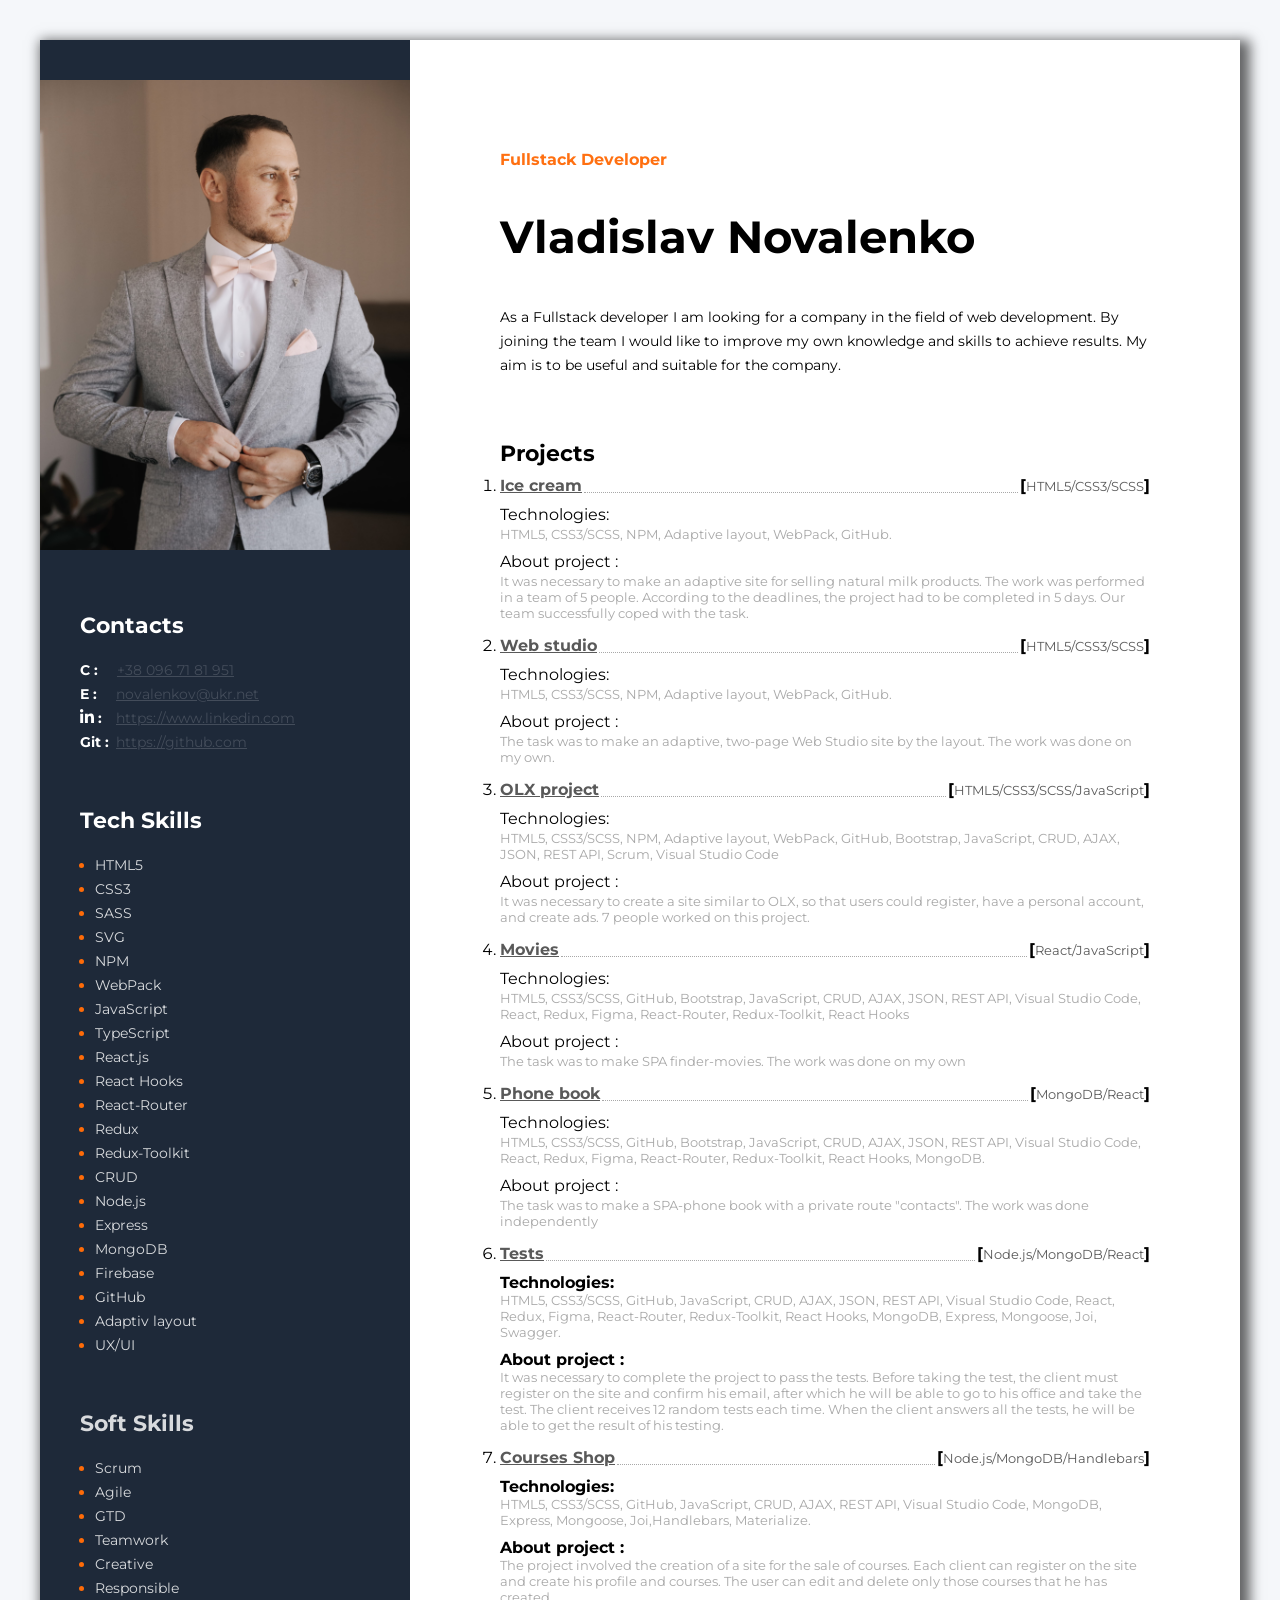
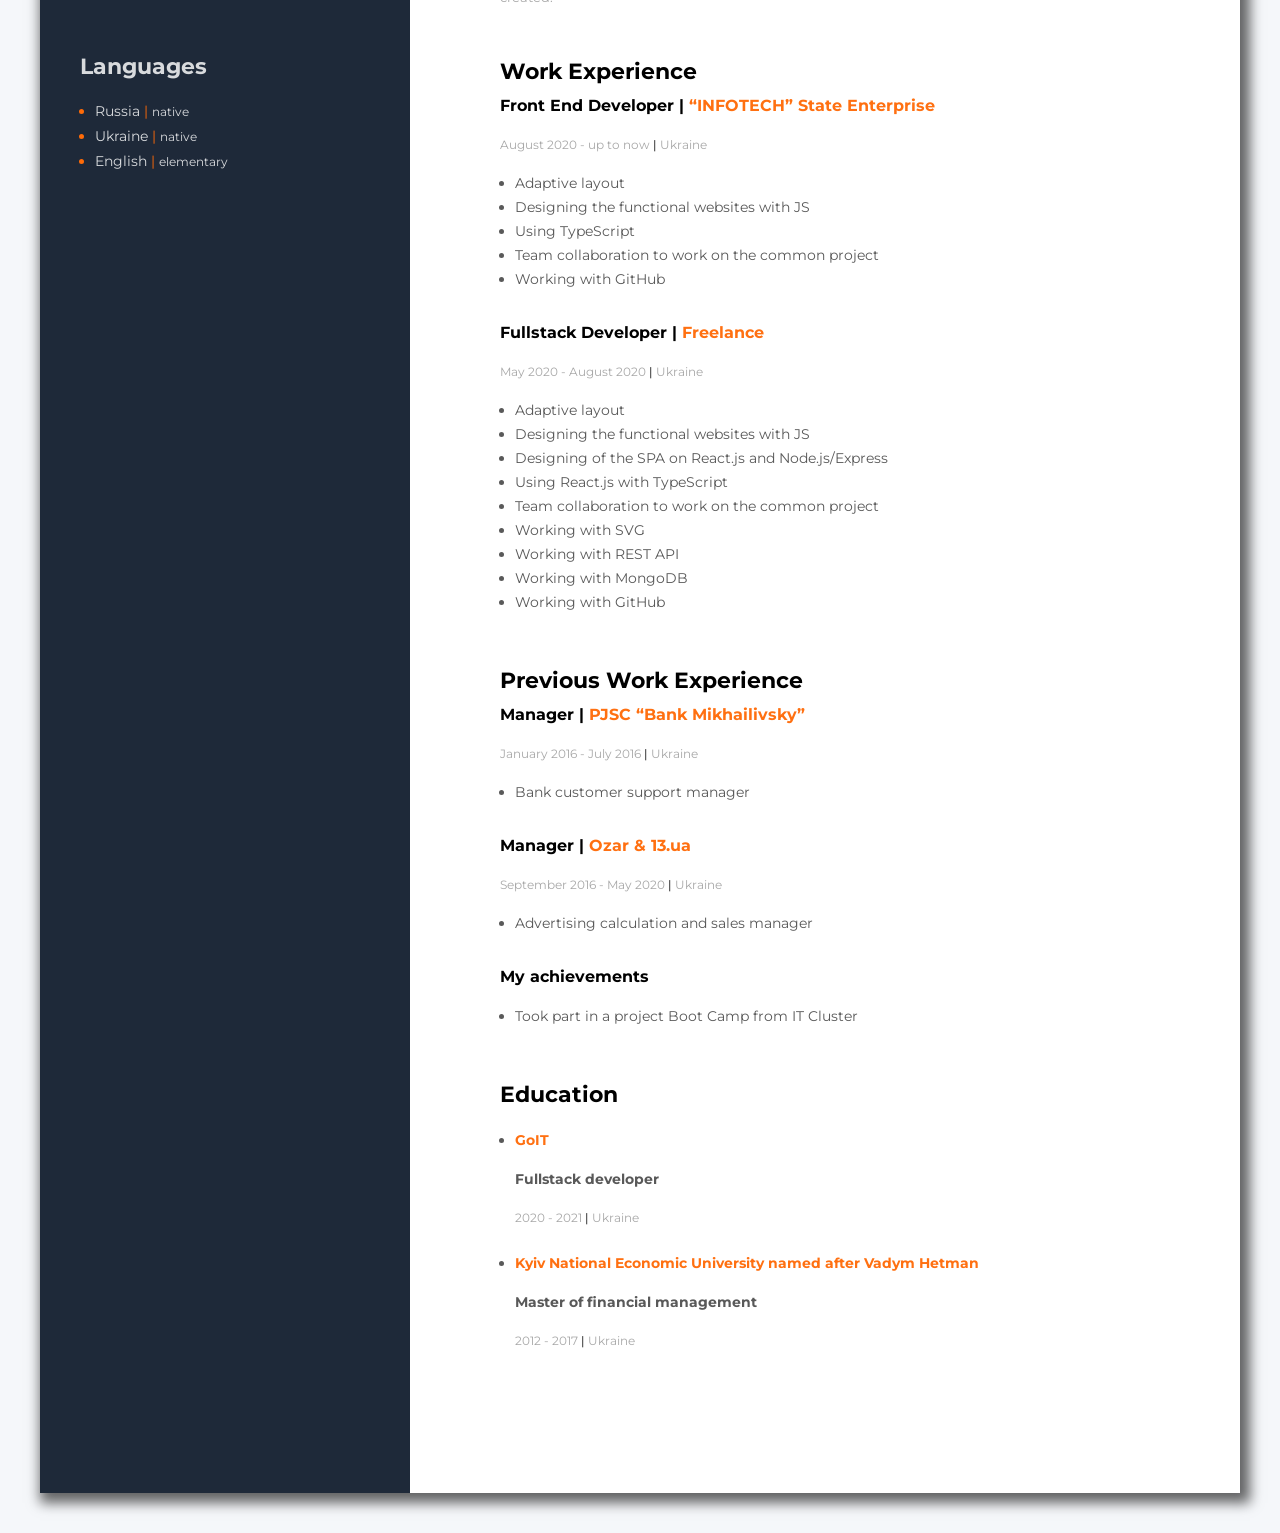
==== commit 774154f9: "'update'" ====
--- a/index.html
+++ b/index.html
@@ -335,15 +335,40 @@
       <!-- Work Experience -->
       <div>
         <h3 class="about-me-title">Work Experience</h3>
-
         <!-- company 1 -->
+        <div>
+          <h4 class="profession-title">Front End Developer
+            <span class="profession-divider">|</span>
+            <span class="profession-company">“INFOTECH” State Enterprise</span>
+          </h4>
+          <span class="profession-time">
+            August 2020 - up to now <span class="profession-divider">|</span> Ukraine
+          </span>
+          <ul class="profession-duties">
+            <li class="profession-duties-item">
+              Adaptive layout
+            </li>
+            <li class="profession-duties-item">Designing the functional websites with JS</li>
+            <li class="profession-duties-item">
+              Using TypeScript
+            </li>
+            <li class="profession-duties-item">
+              Team collaboration to work on the common project
+            </li>
+            <li class="profession-duties-item">
+              Working with GitHub
+            </li>
+          </ul>
+        </div>
+
+        <!-- company 2 -->
         <div>
           <h4 class="profession-title">Fullstack Developer
             <span class="profession-divider">|</span>
             <span class="profession-company">Freelance</span>
           </h4>
           <span class="profession-time">
-            May 2020 - up to now <span class="profession-divider">|</span> Ukraine
+            May 2020 - August 2020 <span class="profession-divider">|</span> Ukraine
           </span>
           <ul class="profession-duties">
             <li class="profession-duties-item">
@@ -372,7 +397,7 @@
           </ul>
         </div>
 
-        <!-- company 2 -->
+        <!-- company 3 -->
         <div>
           <h3 class="about-me-title">Previous Work Experience</h3>
           <h4 class="profession-title">Manager
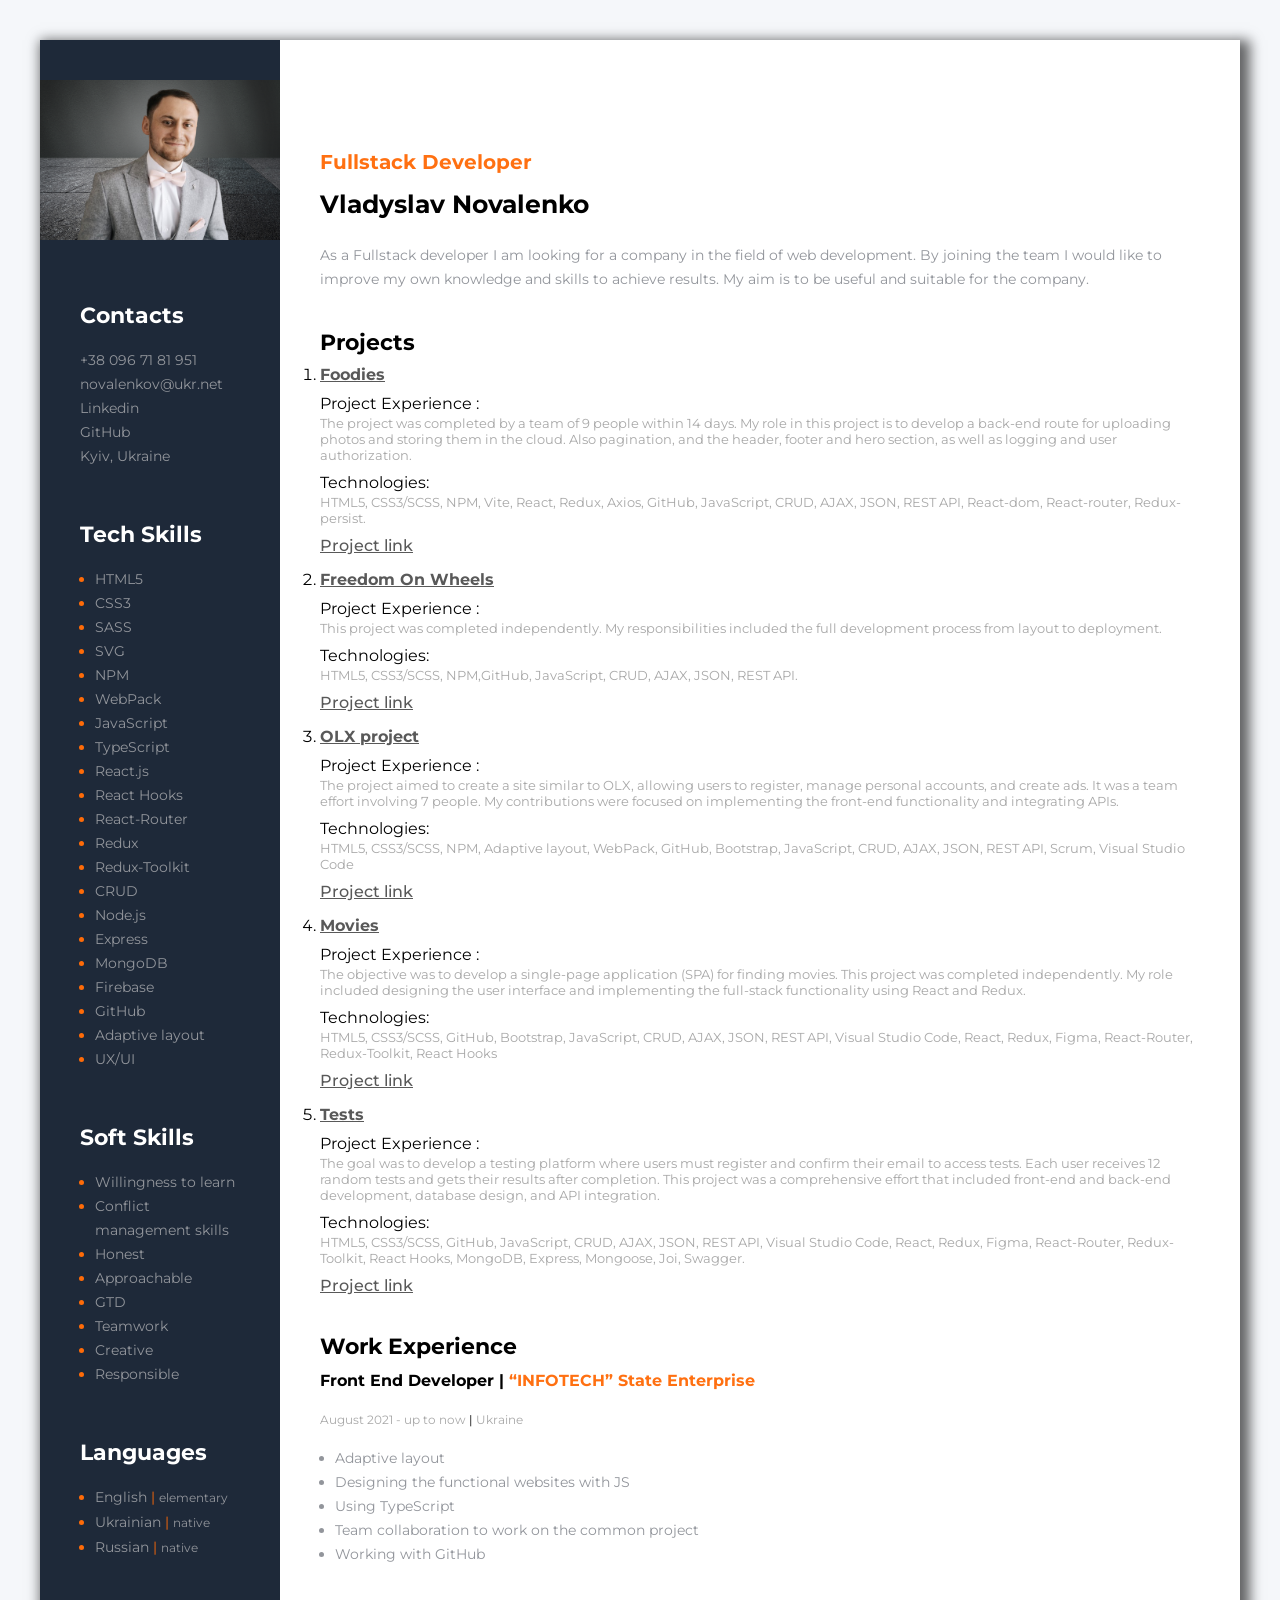
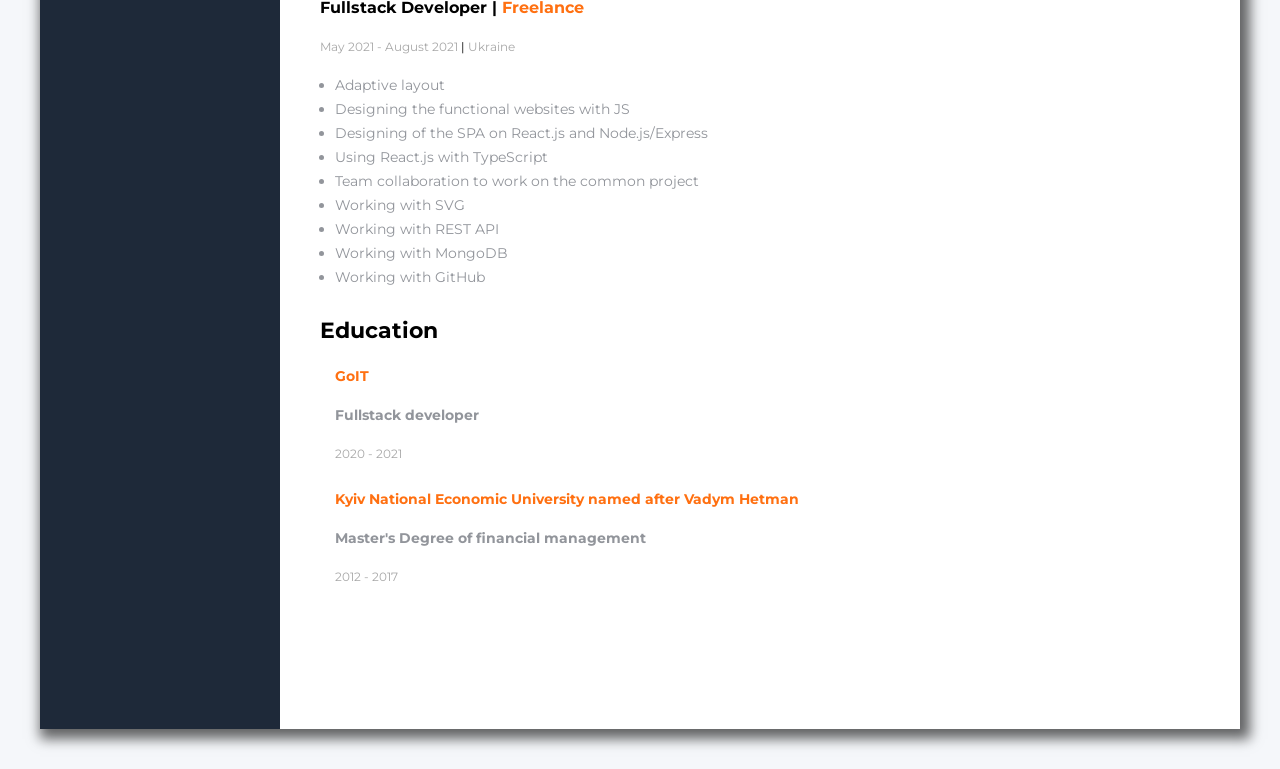
==== commit c10c7740: "fix2" ====
--- a/index.html
+++ b/index.html
@@ -16,43 +16,39 @@
     <div>
       <aside class="sidebar">
         <button class="menu-button" data-menu-close>
-          <svg width="40" height="40" aria-label="кнока меню" class="icon-menu">
+          <svg width="40" height="40" aria-label="icon-menu" class="icon-menu">
             <use href="./img/sprite.svg#icon-menu-close"></use>
           </svg>
         </button>
 
-        <img class="my-photo" src="./img/foto.jpg" alt="My foto" width="340" />
+        <img class="my-photo" src="./img/foto.png" alt="My photo" width="240" />
 
         <!-- Contacts Container-->
         <div class="contacts-container">
           <h3 class="contacts-title">Contacts</h3>
           <div class="wrap-contacts-link">
-            <span class="contacts-link-type">C :</span>
             <a class="contacts-link" href="tel:+380967181951">
               +38 096 71 81 951
             </a>
           </div>
           <div class="wrap-contacts-link">
-            <span class="contacts-link-type">E :</span>
             <a class="contacts-link email" href="mailto:novalenkov@ukr.net">
               novalenkov@ukr.net
               <!-- <span class="gmial">gmail.com</span> -->
             </a>
           </div class="wrap-contacts-link">
           <div class="wrap-contacts-link">
-            <svg width="14" height="14">
-              <use href="./img/sprite.svg#icon-linkedin"></use>
-            </svg>
-            <span class="contacts-link-type social">:</span>
             <a href="https://www.linkedin.com/in/vladislav-novalenko/" class="contacts-link"
-              target="_blank">https://www.linkedin.com
+              target="_blank">Linkedin
             </a>
           </div>
           <div class="wrap-contacts-link">
-            <span class="contacts-link-type git">Git :</span>
-            <a class="contacts-link" href="https://github.com/Vladnova">
-              https://github.com
+            <a class="contacts-link" href="https://github.com/Vladnova" target="_blank">
+              GitHub
             </a>
+          </div>
+          <div class="wrap-contacts-link contacts-link">
+            Kyiv, Ukraine
           </div>
         </div>
 
@@ -118,7 +114,7 @@
               <span class="tech-skills-text">GitHub</span>
             </li>
             <li class="tech-skills-item">
-              <span class="tech-skills-text">Adaptiv layout</span>
+              <span class="tech-skills-text">Adaptive layout</span>
             </li>
             <li class="tech-skills-item">
               <span class="tech-skills-text">UX/UI</span>
@@ -128,13 +124,19 @@
 
         <!-- Soft Skills Container-->
         <div class="soft-skills-container">
-          <h3 class="soft-skill-title"><span class="tech-skills-text">Soft Skills</h3>
+          <h3 class="soft-skill-title">Soft Skills</h3>
           <ul>
             <li class="soft-skills-item">
-              <span class="soft-skills-text">Scrum</span>
-            </li>
-            <li class="soft-skills-item">
-              <span class="soft-skills-text">Agile</span>
+              <span class="soft-skills-text">Willingness to learn</span>
+            </li>
+            <li class="soft-skills-item">
+              <span class="soft-skills-text">Conflict management skills</span>
+            </li>
+            <li class="soft-skills-item">
+              <span class="soft-skills-text">Honest</span>
+            </li>
+            <li class="soft-skills-item">
+              <span class="soft-skills-text">Approachable</span>
             </li>
             <li class="soft-skills-item">
               <span class="soft-skills-text">GTD</span>
@@ -152,16 +154,16 @@
         </div>
 
         <div class="soft-skills-container">
-          <h3 class="soft-skill-title"><span class="tech-skills-text">Languages</h3>
+          <h3 class="soft-skill-title">Languages</h3>
           <ul>
             <li class="soft-skills-item">
-              <span class="soft-skills-text">Russia <span class="lang">|</span> <span class="level">native</span></span>
-            </li>
-            <li class="soft-skills-item">
-              <span class="soft-skills-text">Ukraine <span class="lang">|</span> <span class="level">native</span></span>
-            </li>
-            <li class="soft-skills-item">
               <span class="soft-skills-text">English <span class="lang">|</span> <span class="level">elementary</span></span>
+            </li>
+            <li class="soft-skills-item">
+              <span class="soft-skills-text">Ukrainian <span class="lang">|</span> <span class="level">native</span></span>
+            </li>
+            <li class="soft-skills-item">
+              <span class="soft-skills-text">Russian <span class="lang">|</span> <span class="level">native</span></span>
             </li>
           </ul>
         </div>
@@ -184,7 +186,7 @@
         <h2 class="profession">Fullstack Developer</h2>
         <img class="my-photo-about" src="./img/foto.jpg" alt="My foto" width="340" />
 
-        <h1 class="name">Vladislav Novalenko</h1>
+        <h1 class="name">Vladyslav Novalenko</h1>
         <p class="description">
         As a Fullstack developer I am looking for a
         company in the field of web development. By
@@ -198,63 +200,65 @@
       <div class="project-container">
         <h3 class="about-me-title">Projects</h3>
         <ol class="project-list">
-
           <li class="project-items">
             <div class="projects-item">
-              <a class="projects-link" href="https://oleksandrbalashov.github.io/project" target="_blank">
-                Ice cream
+              <a class="projects-link" href="https://chivapchichi2.github.io/project-foodies-frontend/" target="_blank">
+                Foodies
               </a>
-              <span class="dots"></span>
-              <span><b>[</b><span class="tech-name">HTML5/CSS3/SCSS</span><b>]</b></span>
             </div>
-            <span class="project-text">Technologies:</span>
+            <span class="project-text">Project Experience :</span>
+            <p class="project-desc"> The project was completed by a team of 9 people within 14 days.
+              My role in this project is to develop a back-end route for uploading photos and storing them in the cloud. 
+              Also pagination, and the header, footer and hero section, as well as logging and user authorization.
+            </p>
+            <p class="project-text">Technologies:</p>
             <p class="project-desc">
-              HTML5, CSS3/SCSS, NPM, Adaptive layout,
-              WebPack, GitHub.
-            </p>
-            <span class="project-text">About project :</span>
-            <p class="project-desc">It was necessary to make an adaptive site for
-            selling natural milk products. The work was performed in a team
-            of 5 people. According to the deadlines, the project had to be
-            completed in 5 days. Our team successfully coped with the task.</p>
+              HTML5, CSS3/SCSS, NPM, Vite,
+              React, Redux, Axios, GitHub, JavaScript, CRUD, AJAX, JSON, REST
+              API, React-dom, React-router, Redux-persist.
+            </p>
+            <a class="project-text_link" href="https://github.com/Vladnova/project-foodies-frontend" target="_blank">Project link</a>
+            
           </li>
 
           <li class="project-items">
             <div class="projects-item">
-              <a class="projects-link" href="https://vladnova.github.io/newStudio-project/" target="_blank">
-                Web studio
+              <a class="projects-link" href="https://vladnova.github.io/freedomOnWheels/" target="_blank">
+                Freedom On Wheels
               </a>
-              <span class="dots"></span>
-              <span><b>[</b><span class="tech-name">HTML5/CSS3/SCSS</span><b>]</b></span>
             </div>
-            <span class="project-text">Technologies:</span>
+            <span class="project-text">Project Experience :</span>
+            <p class="project-desc">This project was completed independently. 
+              My responsibilities included the full development process from layout to deployment.
+            </p>
+            <p class="project-text">Technologies:</p>
             <p class="project-desc">
-              HTML5, CSS3/SCSS, NPM, Adaptive layout,
-              WebPack, GitHub.
-            </p>
-            <span class="project-text">About project :</span>
-            <p class="project-desc">The task was to make an adaptive, two-page Web
-            Studio site by the layout. The work was done on my own.</p>
+              HTML5, CSS3/SCSS, NPM,GitHub, JavaScript, CRUD, AJAX, JSON, REST
+              API.
+            </p>
+            <a class="project-text_link" href="https://github.com/Vladnova/freedomOnWheels" target="_blank">Project link</a>
+            
           </li>
-          
+
           <li class="project-items">
             <div class="projects-item">
               <a class="projects-link" href="https://romansynenko.github.io/olx-project" target="_blank">
                 OLX project
               </a>
-              <span class="dots"></span>
-              <span><b>[</b><span class="tech-name">HTML5/CSS3/SCSS/JavaScript</span><b>]</b></span>
             </div>
-            <span class="project-text">Technologies:</span>
+            <span class="project-text">Project Experience :</span>
+            <p class="project-desc">The project aimed to create a site similar to OLX, allowing users to register, manage personal accounts, 
+              and create ads. It was a team effort involving 7 people. My contributions were focused on implementing the front-end 
+              functionality and integrating APIs.
+            </p>
+            <p class="project-text">Technologies:</p>
             <p class="project-desc">
               HTML5, CSS3/SCSS, NPM, Adaptive layout,
               WebPack, GitHub, Bootstrap, JavaScript, CRUD, AJAX, JSON, REST
               API, Scrum, Visual Studio Code
             </p>
-            <span class="project-text">About project :</span>
-            <p class="project-desc">It was necessary to create a site similar to OLX, so
-            that users could register, have a personal account, and create ads.
-            7 people worked on this project.</p>
+            <a class="project-text_link" href="https://github.com/Vladnova/olx-project" target="_blank">Project link</a>
+            
           </li>
 
           <li class="project-items">
@@ -262,33 +266,19 @@
               <a class="projects-link" href="https://movieshooks.netlify.app/" target="_blank">
                 Movies
               </a>
-              <span class="dots"></span>
-              <span><b>[</b><span class="tech-name">React/JavaScript</span><b>]</b></span>
             </div>
-            <span class="project-text">Technologies:</span>
+            <span class="project-text">Project Experience :</span>
+            <p class="project-desc">The objective was to develop a single-page application (SPA) for finding movies.
+               This project was completed independently. My role included designing the user interface and implementing the full-stack functionality
+               using React and Redux.
+            </p>
+            <p class="project-text">Technologies:</p>
             <p class="project-desc">
               HTML5, CSS3/SCSS, GitHub, Bootstrap, JavaScript, CRUD, AJAX, JSON, REST API, Visual Studio Code, React, Redux, Figma,
               React-Router, Redux-Toolkit, React Hooks
             </p>
-            <span class="project-text">About project :</span>
-            <p class="project-desc">The task was to make SPA finder-movies. The work was done on my own</p>
-          </li>
-
-          <li class="project-items">
-            <div class="projects-item">
-              <a class="projects-link" href="https://vladnova.github.io/goit-react-hw-09-phonebook/" target="_blank">
-                Phone book
-              </a>
-              <span class="dots"></span>
-              <span><b>[</b><span class="tech-name">MongoDB/React</span><b>]</b></span>
-            </div>
-            <span class="project-text">Technologies:</span>
-            <p class="project-desc">
-              HTML5, CSS3/SCSS, GitHub, Bootstrap, JavaScript, CRUD, AJAX, JSON, REST API, Visual Studio Code, React, Redux, Figma,
-              React-Router, Redux-Toolkit, React Hooks, MongoDB.
-            </p>
-            <span class="project-text">About project :</span>
-            <p class="project-desc">The task was to make a SPA-phone book with a private route "contacts". The work was done independently</p>
+            <a class="project-text_link" href="https://github.com/Vladnova/movies-react" target="_blank">Project link</a>
+            
           </li>
 
           <li class="project-items">
@@ -296,38 +286,20 @@
               <a class="projects-link" href="https://lasterprojectgoit.netlify.app/" target="_blank">
                 Tests
               </a>
-              <span class="dots"></span>
-              <span><b>[</b><span class="tech-name">Node.js/MongoDB/React</span><b>]</b></span>
             </div>
-            <b>Technologies:</b>
+            <span class="project-text">Project Experience :</span>
+            <p class="project-desc">The goal was to develop a testing platform where users must register and confirm their email to access tests. 
+              Each user receives 12 random tests and gets their results after completion. This project was a comprehensive effort that included 
+              front-end and back-end development, database design, and API integration.
+            </p>
+            <p class="project-text">Technologies:</p>
             <p class="project-desc">
               HTML5, CSS3/SCSS, GitHub, JavaScript, CRUD, AJAX, JSON, REST API, Visual Studio Code, React, Redux, Figma,
               React-Router, Redux-Toolkit, React Hooks, MongoDB, Express, Mongoose, Joi, Swagger.
             </p>
-            <b>About project :</b>
-            <p class="project-desc">
-              It was necessary to complete the project to pass the tests.
-              Before taking the test, the client must register on the site and confirm his email, after which he will be able to go to his office and take the test.
-              The client receives 12 random tests each time. When the client answers all the tests, he will be able to get the result of his testing.</p>
-          </li>
-
-          <li class="project-items">
-            <div class="projects-item">
-              <a class="projects-link" href="courses-shop-minin.herokuapp.com/" target="_blank">
-                Courses Shop
-              </a>
-              <span class="dots"></span>
-              <span><b>[</b><span class="tech-name">Node.js/MongoDB/Handlebars</span><b>]</b></span>
-            </div>
-            <b>Technologies:</b>
-            <p class="project-desc">
-              HTML5, CSS3/SCSS, GitHub, JavaScript, CRUD, AJAX, REST API, Visual Studio Code, MongoDB, Express, Mongoose, Joi,Handlebars, Materialize.
-            </p>
-            <b>About project :</b>
-            <p class="project-desc">
-              The project involved the creation of a site for the sale of courses.
-              Each client can register on the site and create his profile and courses. The user can edit and delete only those courses that he has created.</p>
-          </li>
+            <a class="project-text_link" href="https://github.com/Vladnova/latestProject" target="_blank">Project link</a>
+            
+          </li>     
 
         </ol>
       </div>
@@ -342,7 +314,7 @@
             <span class="profession-company">“INFOTECH” State Enterprise</span>
           </h4>
           <span class="profession-time">
-            August 2020 - up to now <span class="profession-divider">|</span> Ukraine
+            August 2021 - up to now <span class="profession-divider">|</span> Ukraine
           </span>
           <ul class="profession-duties">
             <li class="profession-duties-item">
@@ -368,7 +340,7 @@
             <span class="profession-company">Freelance</span>
           </h4>
           <span class="profession-time">
-            May 2020 - August 2020 <span class="profession-divider">|</span> Ukraine
+            May 2021 - August 2021 <span class="profession-divider">|</span> Ukraine
           </span>
           <ul class="profession-duties">
             <li class="profession-duties-item">
@@ -397,60 +369,24 @@
           </ul>
         </div>
 
-        <!-- company 3 -->
-        <div>
-          <h3 class="about-me-title">Previous Work Experience</h3>
-          <h4 class="profession-title">Manager
-            <span class="profession-divider">|</span>
-            <span class="profession-company">PJSC “Bank Mikhailivsky”</span>
-          </h4>
-          <span class="profession-time">
-            January 2016 - July 2016 <span class="profession-divider">|</span> Ukraine
-          </span>
-          <ul class="profession-duties">
-            <li class="profession-duties-item">
-              Bank customer support manager
-            </li>
-          </ul>
-
-          <h4 class="profession-title">Manager
-            <span class="profession-divider">|</span>
-            <span class="profession-company">Ozar & 13.ua</span>
-          </h4>
-          <span class="profession-time">
-            September 2016 - May 2020 <span class="profession-divider">|</span> Ukraine
-          </span>
-          <ul class="profession-duties">
-            <li class="profession-duties-item">
-              Advertising calculation and sales manager
-            </li>
-          </ul>
-        </div>
-
-        <h3 class="profession-title">My achievements</h3>
-        <ul class="profession-duties">
-          <li class="profession-duties-item">
-            Took part in a project Boot Camp from IT Cluster 
-          </li>
-        </ul>
 
         <!-- Education Contanier -->
         <div>
           <h3 class="about-me-title">Education</h3>
           <ul class="profession-duties">
-            <li class="profession-duties-item">
+            <li class="profession-duties-item profession-duties-item_list_none">
               <h4 span class="profession-company">GoIT</span></h4>
               <h5 class="profession-title-second">Fullstack developer</h5>
               <span class="profession-time">
-                2020 - 2021 <span class="profession-divider">|</span> Ukraine
+                2020 - 2021
               </span>
             </li>
-            <li class="profession-duties-item">
+            <li class="profession-duties-item profession-duties-item_list_none">
               <h4 span class="profession-company">Kyiv National Economic University named
               after Vadym Hetman</span></h4>
-              <h5 class="profession-title-second">Master of financial management</h5>
+              <h5 class="profession-title-second">Master's Degree of financial management</h5>
               <span class="profession-time">
-                2012 - 2017 <span class="profession-divider">|</span> Ukraine
+                2012 - 2017
               </span>
             </li>
           </ul>
--- a/css/style.css
+++ b/css/style.css
@@ -29,7 +29,7 @@
 }
 
 .my-photo {
-  width: 370px;
+  width: 240px;
 }
 
 .my-photo-about {
@@ -41,8 +41,8 @@
 }
 
 .about-me-container {
-  padding-left: 90px;
-  padding-right: 90px;
+  padding-left: 40px;
+  padding-right: 40px;
   padding-top: 110px;
   padding-bottom: 110px;
 }
@@ -61,11 +61,13 @@
   margin-bottom: 20px;
 }
 
+
 .contacts-link {
   font-size: 14px;
   font-weight: 400;
   line-height: 24px;
-  color: #434c5a;
+  color: #92959b;
+  text-decoration: none;
 }
 
 .contacts-link:hover,
@@ -113,7 +115,7 @@
 }
 
 .tech-skills-text {
-  color: #d8dadd;
+  color: #92959b;
 }
 
 .soft-skills-container {
@@ -139,7 +141,7 @@
 }
 
 .soft-skills-text {
-  color: #d8dadd;
+  color: #92959b;
 }
 
 .soft-skills-container.socials {
@@ -149,15 +151,14 @@
 .profession {
   font-family: Montserrat;
   color: #ff7011;
-  font-size: 16px;
-  font-weight: 700;
-  margin-bottom: 23px;
+  font-size: 20px;
+  font-weight: 700;
+  margin-bottom: 15px;
 }
 
 .name {
-  font-size: 45px;
-  font-weight: 700;
-  line-height: 89px;
+  font-size: 25px;
+  font-weight: 700;
 }
 
 .description {
@@ -165,10 +166,11 @@
   font-weight: 400;
   line-height: 24px;
   margin-top: 24px;
+  color: #92959b;
 }
 
 .info-container {
-  margin-bottom: 65px;
+  margin-bottom: 40px;
 }
 
 .about-me-title {
@@ -176,7 +178,6 @@
   font-weight: 700;
   line-height: 24px;
   margin-bottom: 10px;
-  margin-top: 55px;
 }
 
 .project-items {
@@ -194,6 +195,17 @@
   color: #595959;
   font-size: 16px;
   font-weight: 700;
+}
+.project-text_link{
+  color: #595959;
+  font-weight: 500;
+  display: block;
+  margin-bottom: 10px;
+}
+
+.project-text_link:hover,
+.project-text_link:focus {
+  color: #ff7011;
 }
 
 .project-text{
@@ -223,7 +235,7 @@
 }
 
 .project-container {
-  margin-bottom: 55px;
+  margin-bottom: 40px;
 }
 
 .profession-title {
@@ -257,11 +269,15 @@
 }
 
 .profession-duties-item {
-  color: #595959;
+  color: #92959b;
   font-family: Montserrat;
   font-size: 14px;
   font-weight: 400;
   line-height: 24px;
+}
+
+.profession-duties-item_list_none {
+  list-style: none;
 }
 
 .profession-title-second {
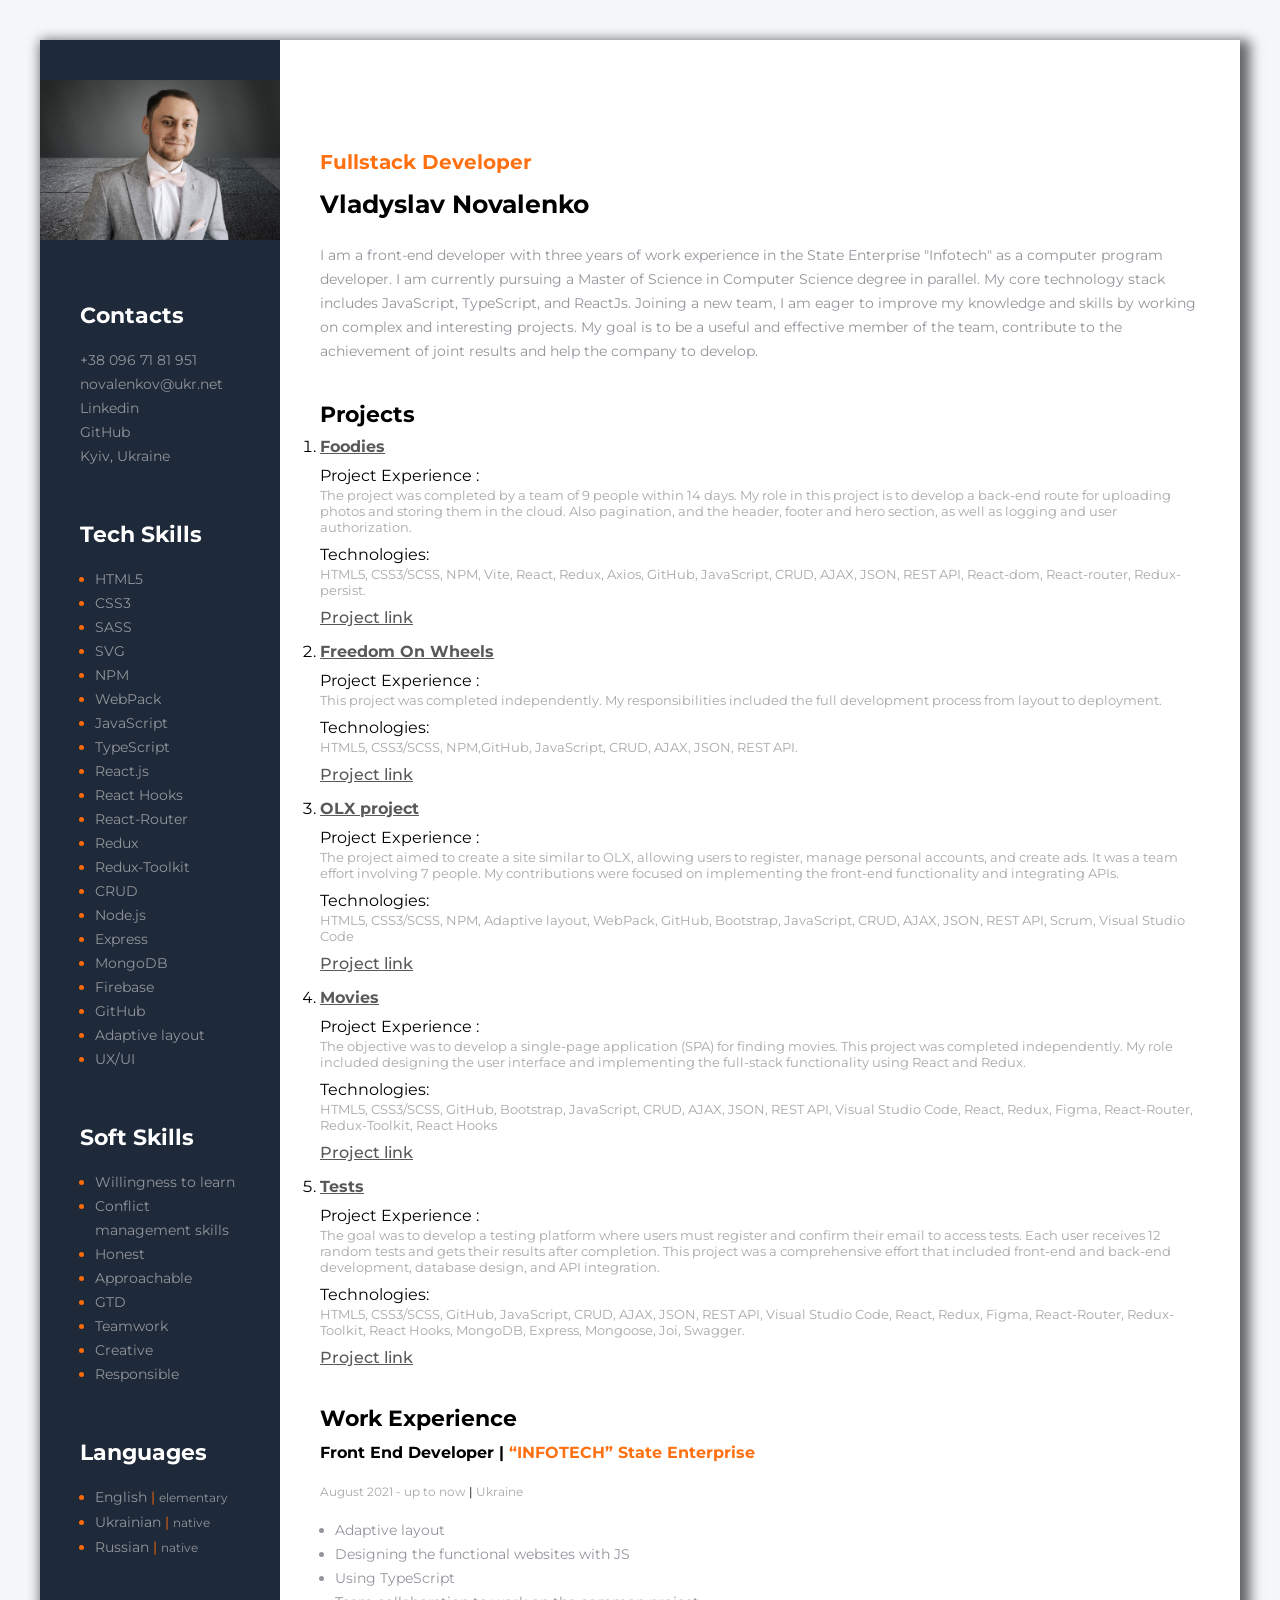
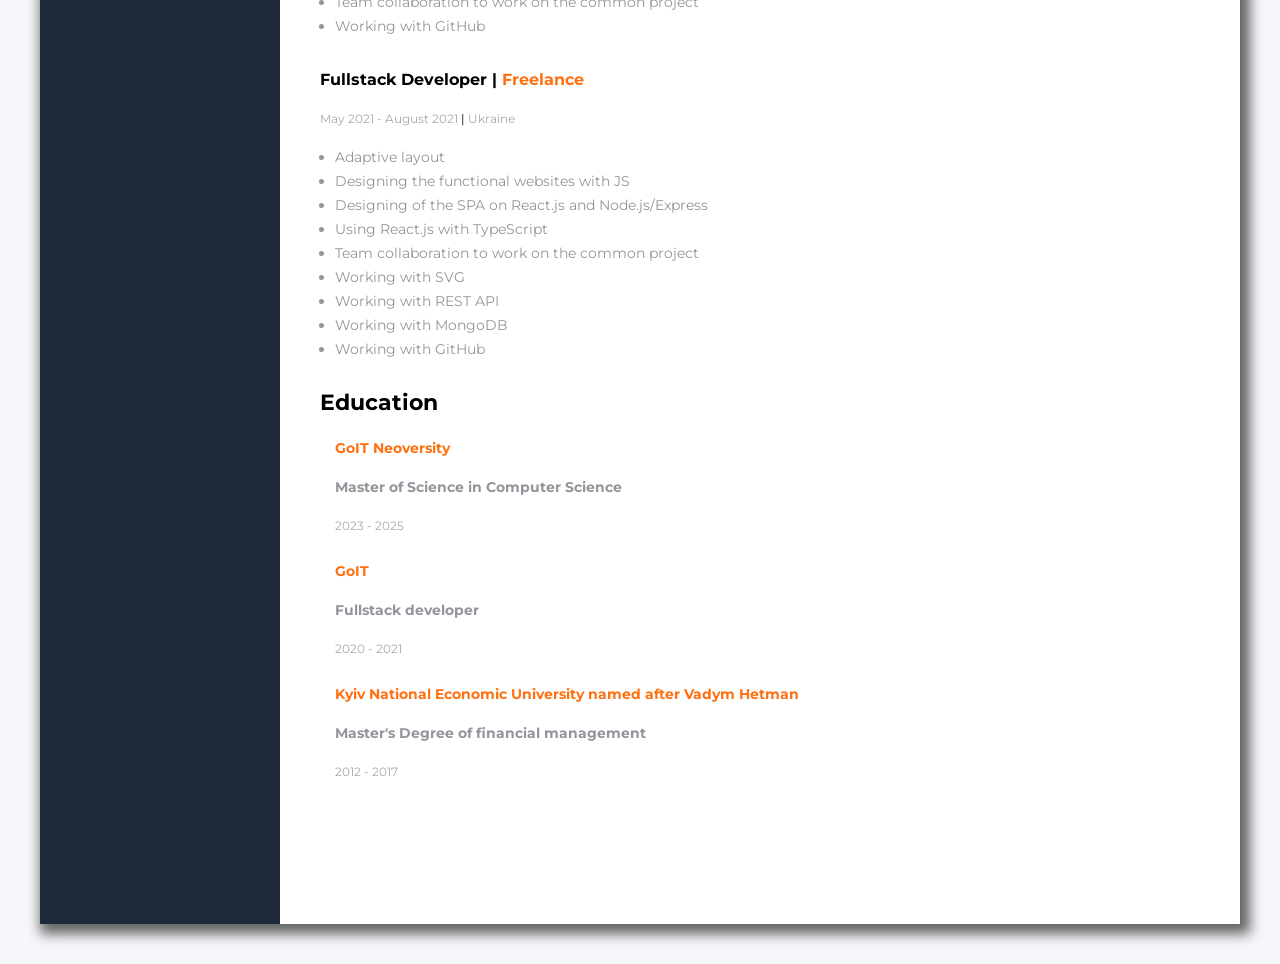
==== commit a828ef61: "fix Summary and Education" ====
--- a/index.html
+++ b/index.html
@@ -188,11 +188,10 @@
 
         <h1 class="name">Vladyslav Novalenko</h1>
         <p class="description">
-        As a Fullstack developer I am looking for a
-        company in the field of web development. By
-        joining the team I would like to improve my own
-        knowledge and skills to achieve results. My aim
-        is to be useful and suitable for the company.
+          I am a front-end developer with three years of work experience in the State Enterprise "Infotech" as a computer program developer. 
+          I am currently pursuing a Master of Science in Computer Science degree in parallel. My core technology stack includes JavaScript, TypeScript,
+          and ReactJs. Joining a new team, I am eager to improve my knowledge and skills by working on complex and interesting projects.
+          My goal is to be a useful and effective member of the team, contribute to the achievement of joint results and help the company to develop.
         </p>
       </div>
 
@@ -375,6 +374,13 @@
           <h3 class="about-me-title">Education</h3>
           <ul class="profession-duties">
             <li class="profession-duties-item profession-duties-item_list_none">
+              <h4 span class="profession-company">GoIT Neoversity</span></h4>
+              <h5 class="profession-title-second">Master of Science in Computer Science</h5>
+              <span class="profession-time">
+                2023 - 2025
+              </span>
+            </li>
+            <li class="profession-duties-item profession-duties-item_list_none">
               <h4 span class="profession-company">GoIT</span></h4>
               <h5 class="profession-title-second">Fullstack developer</h5>
               <span class="profession-time">
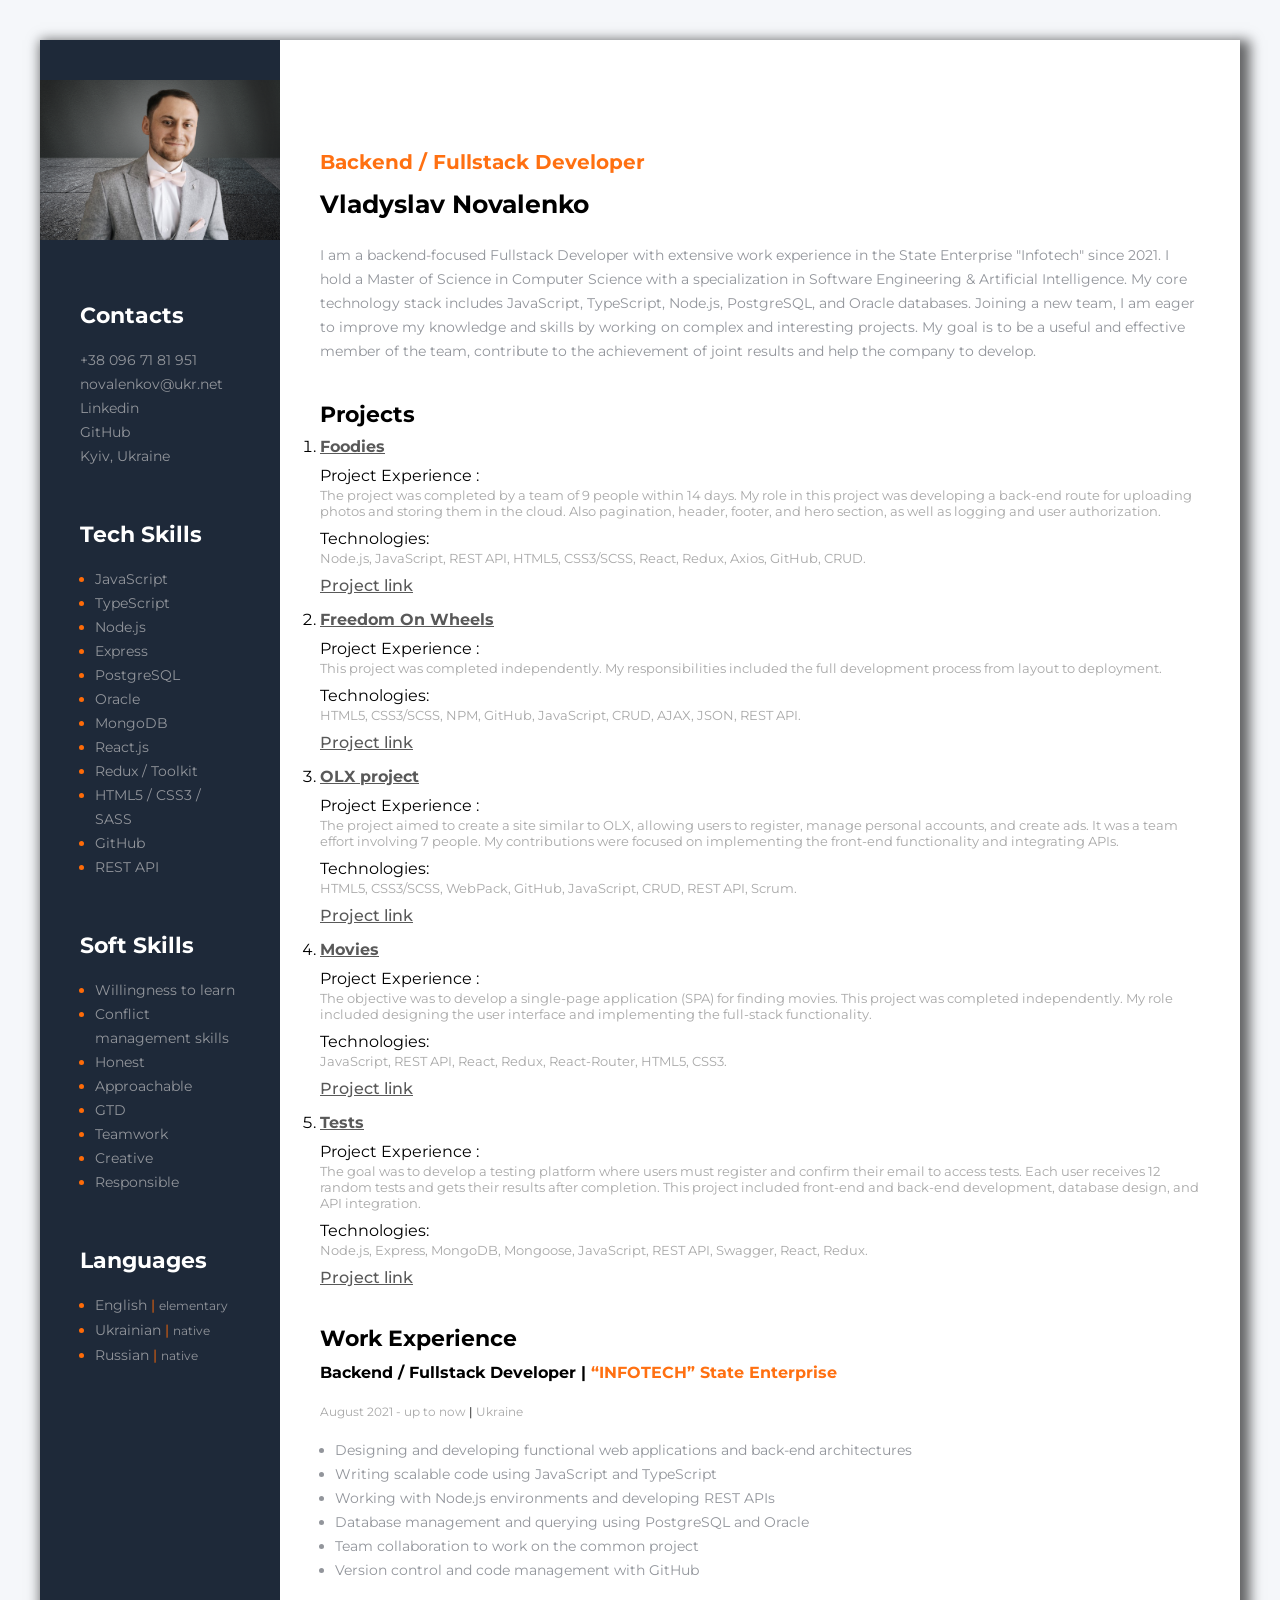
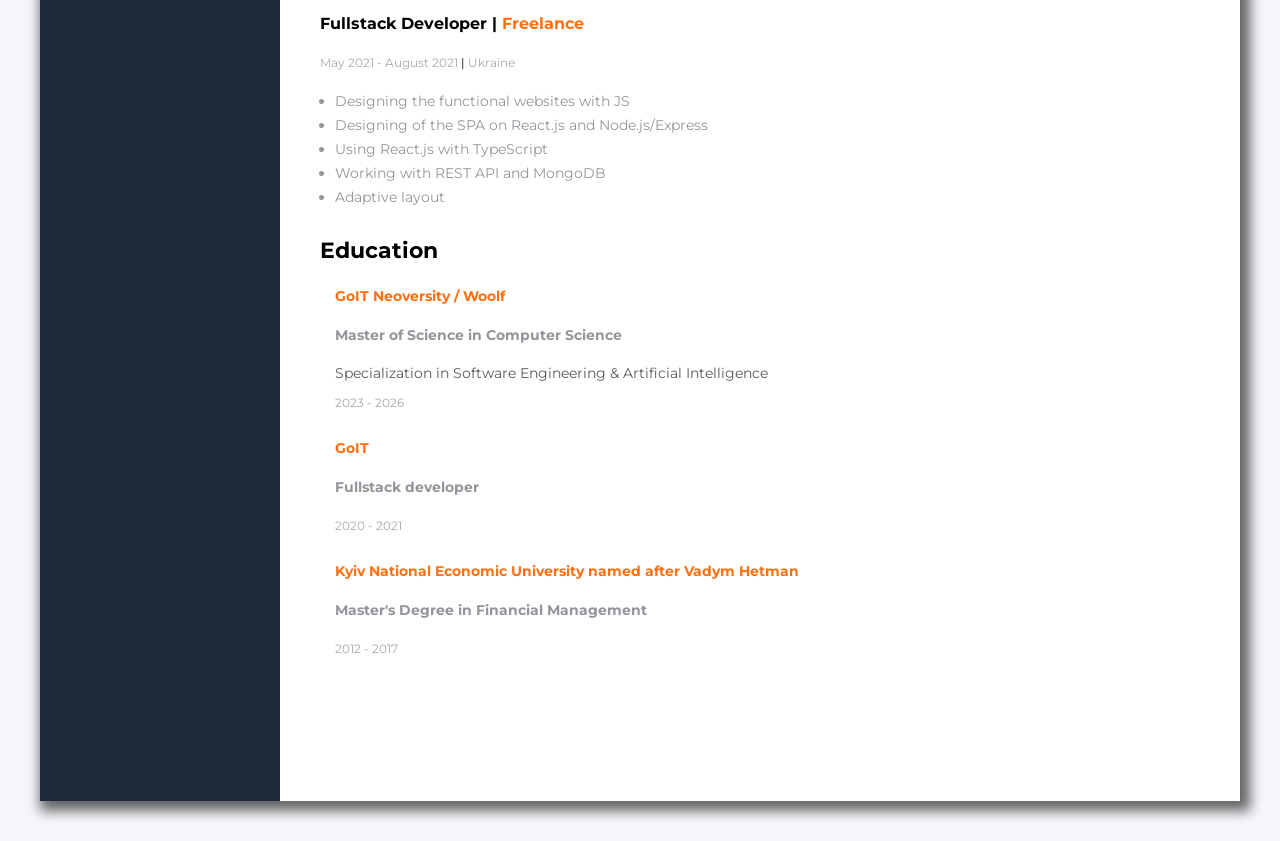
==== commit 7935312a: "update resume" ====
--- a/index.html
+++ b/index.html
@@ -11,408 +11,315 @@
 </head>
 
 <body>
-  <div class="wrapper">
-    <!-- main container -->
-    <div>
-      <aside class="sidebar">
-        <button class="menu-button" data-menu-close>
-          <svg width="40" height="40" aria-label="icon-menu" class="icon-menu">
-            <use href="./img/sprite.svg#icon-menu-close"></use>
-          </svg>
-        </button>
-
-        <img class="my-photo" src="./img/foto.png" alt="My photo" width="240" />
-
-        <!-- Contacts Container-->
-        <div class="contacts-container">
-          <h3 class="contacts-title">Contacts</h3>
-          <div class="wrap-contacts-link">
-            <a class="contacts-link" href="tel:+380967181951">
-              +38 096 71 81 951
-            </a>
-          </div>
-          <div class="wrap-contacts-link">
-            <a class="contacts-link email" href="mailto:novalenkov@ukr.net">
-              novalenkov@ukr.net
-              <!-- <span class="gmial">gmail.com</span> -->
-            </a>
-          </div class="wrap-contacts-link">
-          <div class="wrap-contacts-link">
-            <a href="https://www.linkedin.com/in/vladislav-novalenko/" class="contacts-link"
-              target="_blank">Linkedin
-            </a>
-          </div>
-          <div class="wrap-contacts-link">
-            <a class="contacts-link" href="https://github.com/Vladnova" target="_blank">
-              GitHub
-            </a>
-          </div>
-          <div class="wrap-contacts-link contacts-link">
-            Kyiv, Ukraine
-          </div>
-        </div>
-
-        <!-- Tech Skills Container-->
-        <div class="tech-skills-container">
-          <h3 class="tech-skills-title">Tech Skills</h3>
-          <ul>
-            <li class="tech-skills-item">
-              <span class="tech-skills-text">HTML5</span>
-            </li>
-            <li class="tech-skills-item">
-              <span class="tech-skills-text">CSS3</span>
-            </li>
-            <li class="tech-skills-item">
-              <span class="tech-skills-text">SASS</span>
-            </li>
-            <li class="tech-skills-item">
-              <span class="tech-skills-text">SVG</span>
-            </li>
-            <li class="tech-skills-item">
-              <span class="tech-skills-text">NPM</span>
-            </li>
-            <li class="tech-skills-item">
-              <span class="tech-skills-text">WebPack</span>
-            </li>
-            <li class="tech-skills-item">
-              <span class="tech-skills-text">JavaScript</span>
-            </li>
-            <li class="tech-skills-item">
-              <span class="tech-skills-text">TypeScript</span>
-            </li>
-            <li class="tech-skills-item">
-              <span class="tech-skills-text">React.js</span>
-            </li>
-            <li class="tech-skills-item">
-              <span class="tech-skills-text">React Hooks</span>
-            </li>
-            <li class="tech-skills-item">
-              <span class="tech-skills-text">React-Router</span>
-            </li>
-            <li class="tech-skills-item">
-              <span class="tech-skills-text">Redux</span>
-            </li>
-            <li class="tech-skills-item">
-              <span class="tech-skills-text">Redux-Toolkit</span>
-            </li>
-            <li class="tech-skills-item">
-              <span class="tech-skills-text">CRUD</span>
-            </li>
-            <li class="tech-skills-item">
-              <span class="tech-skills-text">Node.js</span>
-            </li>
-            <li class="tech-skills-item">
-              <span class="tech-skills-text">Express</span>
-            </li>
-            <li class="tech-skills-item">
-              <span class="tech-skills-text">MongoDB</span>
-            </li>
-            <li class="tech-skills-item">
-              <span class="tech-skills-text">Firebase</span>
-            </li>
-            <li class="tech-skills-item">
-              <span class="tech-skills-text">GitHub</span>
-            </li>
-            <li class="tech-skills-item">
-              <span class="tech-skills-text">Adaptive layout</span>
-            </li>
-            <li class="tech-skills-item">
-              <span class="tech-skills-text">UX/UI</span>
-            </li>
-          </ul>
-        </div>
-
-        <!-- Soft Skills Container-->
-        <div class="soft-skills-container">
-          <h3 class="soft-skill-title">Soft Skills</h3>
-          <ul>
-            <li class="soft-skills-item">
-              <span class="soft-skills-text">Willingness to learn</span>
-            </li>
-            <li class="soft-skills-item">
-              <span class="soft-skills-text">Conflict management skills</span>
-            </li>
-            <li class="soft-skills-item">
-              <span class="soft-skills-text">Honest</span>
-            </li>
-            <li class="soft-skills-item">
-              <span class="soft-skills-text">Approachable</span>
-            </li>
-            <li class="soft-skills-item">
-              <span class="soft-skills-text">GTD</span>
-            </li>
-            <li class="soft-skills-item">
-              <span class="soft-skills-text">Teamwork</span>
-            </li>
-            <li class="soft-skills-item">
-              <span class="soft-skills-text">Creative</span>
-            </li>
-            <li class="soft-skills-item">
-              <span class="soft-skills-text">Responsible</span>
-            </li>
-          </ul>
-        </div>
-
-        <div class="soft-skills-container">
-          <h3 class="soft-skill-title">Languages</h3>
-          <ul>
-            <li class="soft-skills-item">
-              <span class="soft-skills-text">English <span class="lang">|</span> <span class="level">elementary</span></span>
-            </li>
-            <li class="soft-skills-item">
-              <span class="soft-skills-text">Ukrainian <span class="lang">|</span> <span class="level">native</span></span>
-            </li>
-            <li class="soft-skills-item">
-              <span class="soft-skills-text">Russian <span class="lang">|</span> <span class="level">native</span></span>
-            </li>
-          </ul>
-        </div>
-
-      </aside>
-    </div>
-
-    <!-- about me container -->
-
-    <div class="about-me-container">
-
-      <button class="menu-button" aria-expanded="false" aria-controls="menu-container" data-menu-open>
-        <svg width="40" height="40" aria-label="кнока меню" class="icon-menu open">
-          <use href="./img/sprite.svg#icon-menu-open"></use>
+<div class="wrapper">
+  <div>
+    <aside class="sidebar">
+      <button class="menu-button" data-menu-close>
+        <svg width="40" height="40" aria-label="icon-menu" class="icon-menu">
+          <use href="./img/sprite.svg#icon-menu-close"></use>
         </svg>
       </button>
 
-      <!-- about me info -->
-      <div class="info-container">
-        <h2 class="profession">Fullstack Developer</h2>
-        <img class="my-photo-about" src="./img/foto.jpg" alt="My foto" width="340" />
-
-        <h1 class="name">Vladyslav Novalenko</h1>
-        <p class="description">
-          I am a front-end developer with three years of work experience in the State Enterprise "Infotech" as a computer program developer. 
-          I am currently pursuing a Master of Science in Computer Science degree in parallel. My core technology stack includes JavaScript, TypeScript,
-          and ReactJs. Joining a new team, I am eager to improve my knowledge and skills by working on complex and interesting projects.
-          My goal is to be a useful and effective member of the team, contribute to the achievement of joint results and help the company to develop.
-        </p>
-      </div>
-
-      <!-- project container-->
-      <div class="project-container">
-        <h3 class="about-me-title">Projects</h3>
-        <ol class="project-list">
-          <li class="project-items">
-            <div class="projects-item">
-              <a class="projects-link" href="https://chivapchichi2.github.io/project-foodies-frontend/" target="_blank">
-                Foodies
-              </a>
-            </div>
-            <span class="project-text">Project Experience :</span>
-            <p class="project-desc"> The project was completed by a team of 9 people within 14 days.
-              My role in this project is to develop a back-end route for uploading photos and storing them in the cloud. 
-              Also pagination, and the header, footer and hero section, as well as logging and user authorization.
-            </p>
-            <p class="project-text">Technologies:</p>
-            <p class="project-desc">
-              HTML5, CSS3/SCSS, NPM, Vite,
-              React, Redux, Axios, GitHub, JavaScript, CRUD, AJAX, JSON, REST
-              API, React-dom, React-router, Redux-persist.
-            </p>
-            <a class="project-text_link" href="https://github.com/Vladnova/project-foodies-frontend" target="_blank">Project link</a>
-            
-          </li>
-
-          <li class="project-items">
-            <div class="projects-item">
-              <a class="projects-link" href="https://vladnova.github.io/freedomOnWheels/" target="_blank">
-                Freedom On Wheels
-              </a>
-            </div>
-            <span class="project-text">Project Experience :</span>
-            <p class="project-desc">This project was completed independently. 
-              My responsibilities included the full development process from layout to deployment.
-            </p>
-            <p class="project-text">Technologies:</p>
-            <p class="project-desc">
-              HTML5, CSS3/SCSS, NPM,GitHub, JavaScript, CRUD, AJAX, JSON, REST
-              API.
-            </p>
-            <a class="project-text_link" href="https://github.com/Vladnova/freedomOnWheels" target="_blank">Project link</a>
-            
-          </li>
-
-          <li class="project-items">
-            <div class="projects-item">
-              <a class="projects-link" href="https://romansynenko.github.io/olx-project" target="_blank">
-                OLX project
-              </a>
-            </div>
-            <span class="project-text">Project Experience :</span>
-            <p class="project-desc">The project aimed to create a site similar to OLX, allowing users to register, manage personal accounts, 
-              and create ads. It was a team effort involving 7 people. My contributions were focused on implementing the front-end 
-              functionality and integrating APIs.
-            </p>
-            <p class="project-text">Technologies:</p>
-            <p class="project-desc">
-              HTML5, CSS3/SCSS, NPM, Adaptive layout,
-              WebPack, GitHub, Bootstrap, JavaScript, CRUD, AJAX, JSON, REST
-              API, Scrum, Visual Studio Code
-            </p>
-            <a class="project-text_link" href="https://github.com/Vladnova/olx-project" target="_blank">Project link</a>
-            
-          </li>
-
-          <li class="project-items">
-            <div class="projects-item">
-              <a class="projects-link" href="https://movieshooks.netlify.app/" target="_blank">
-                Movies
-              </a>
-            </div>
-            <span class="project-text">Project Experience :</span>
-            <p class="project-desc">The objective was to develop a single-page application (SPA) for finding movies.
-               This project was completed independently. My role included designing the user interface and implementing the full-stack functionality
-               using React and Redux.
-            </p>
-            <p class="project-text">Technologies:</p>
-            <p class="project-desc">
-              HTML5, CSS3/SCSS, GitHub, Bootstrap, JavaScript, CRUD, AJAX, JSON, REST API, Visual Studio Code, React, Redux, Figma,
-              React-Router, Redux-Toolkit, React Hooks
-            </p>
-            <a class="project-text_link" href="https://github.com/Vladnova/movies-react" target="_blank">Project link</a>
-            
-          </li>
-
-          <li class="project-items">
-            <div class="projects-item">
-              <a class="projects-link" href="https://lasterprojectgoit.netlify.app/" target="_blank">
-                Tests
-              </a>
-            </div>
-            <span class="project-text">Project Experience :</span>
-            <p class="project-desc">The goal was to develop a testing platform where users must register and confirm their email to access tests. 
-              Each user receives 12 random tests and gets their results after completion. This project was a comprehensive effort that included 
-              front-end and back-end development, database design, and API integration.
-            </p>
-            <p class="project-text">Technologies:</p>
-            <p class="project-desc">
-              HTML5, CSS3/SCSS, GitHub, JavaScript, CRUD, AJAX, JSON, REST API, Visual Studio Code, React, Redux, Figma,
-              React-Router, Redux-Toolkit, React Hooks, MongoDB, Express, Mongoose, Joi, Swagger.
-            </p>
-            <a class="project-text_link" href="https://github.com/Vladnova/latestProject" target="_blank">Project link</a>
-            
-          </li>     
-
-        </ol>
-      </div>
-
-      <!-- Work Experience -->
+      <img class="my-photo" src="./img/foto.png" alt="My photo" width="240" />
+
+      <div class="contacts-container">
+        <h3 class="contacts-title">Contacts</h3>
+        <div class="wrap-contacts-link">
+          <a class="contacts-link" href="tel:+380967181951">
+            +38 096 71 81 951
+          </a>
+        </div>
+        <div class="wrap-contacts-link">
+          <a class="contacts-link email" href="mailto:novalenkov@ukr.net">
+            novalenkov@ukr.net
+          </a>
+        </div>
+        <div class="wrap-contacts-link">
+          <a href="https://www.linkedin.com/in/vladislav-novalenko/" class="contacts-link" target="_blank">
+            Linkedin
+          </a>
+        </div>
+        <div class="wrap-contacts-link">
+          <a class="contacts-link" href="https://github.com/Vladnova" target="_blank">
+            GitHub
+          </a>
+        </div>
+        <div class="wrap-contacts-link contacts-link">
+          Kyiv, Ukraine
+        </div>
+      </div>
+
+      <div class="tech-skills-container">
+        <h3 class="tech-skills-title">Tech Skills</h3>
+        <ul>
+          <li class="tech-skills-item">
+            <span class="tech-skills-text">JavaScript</span>
+          </li>
+          <li class="tech-skills-item">
+            <span class="tech-skills-text">TypeScript</span>
+          </li>
+          <li class="tech-skills-item">
+            <span class="tech-skills-text">Node.js</span>
+          </li>
+          <li class="tech-skills-item">
+            <span class="tech-skills-text">Express</span>
+          </li>
+          <li class="tech-skills-item">
+            <span class="tech-skills-text">PostgreSQL</span>
+          </li>
+          <li class="tech-skills-item">
+            <span class="tech-skills-text">Oracle</span>
+          </li>
+          <li class="tech-skills-item">
+            <span class="tech-skills-text">MongoDB</span>
+          </li>
+          <li class="tech-skills-item">
+            <span class="tech-skills-text">React.js</span>
+          </li>
+          <li class="tech-skills-item">
+            <span class="tech-skills-text">Redux / Toolkit</span>
+          </li>
+          <li class="tech-skills-item">
+            <span class="tech-skills-text">HTML5 / CSS3 / SASS</span>
+          </li>
+          <li class="tech-skills-item">
+            <span class="tech-skills-text">GitHub</span>
+          </li>
+          <li class="tech-skills-item">
+            <span class="tech-skills-text">REST API</span>
+          </li>
+        </ul>
+      </div>
+
+      <div class="soft-skills-container">
+        <h3 class="soft-skill-title">Soft Skills</h3>
+        <ul>
+          <li class="soft-skills-item"><span class="soft-skills-text">Willingness to learn</span></li>
+          <li class="soft-skills-item"><span class="soft-skills-text">Conflict management skills</span></li>
+          <li class="soft-skills-item"><span class="soft-skills-text">Honest</span></li>
+          <li class="soft-skills-item"><span class="soft-skills-text">Approachable</span></li>
+          <li class="soft-skills-item"><span class="soft-skills-text">GTD</span></li>
+          <li class="soft-skills-item"><span class="soft-skills-text">Teamwork</span></li>
+          <li class="soft-skills-item"><span class="soft-skills-text">Creative</span></li>
+          <li class="soft-skills-item"><span class="soft-skills-text">Responsible</span></li>
+        </ul>
+      </div>
+
+      <div class="soft-skills-container">
+        <h3 class="soft-skill-title">Languages</h3>
+        <ul>
+          <li class="soft-skills-item">
+            <span class="soft-skills-text">English <span class="lang">|</span> <span class="level">elementary</span></span>
+          </li>
+          <li class="soft-skills-item">
+            <span class="soft-skills-text">Ukrainian <span class="lang">|</span> <span class="level">native</span></span>
+          </li>
+          <li class="soft-skills-item">
+            <span class="soft-skills-text">Russian <span class="lang">|</span> <span class="level">native</span></span>
+          </li>
+        </ul>
+      </div>
+
+    </aside>
+  </div>
+
+  <div class="about-me-container">
+
+    <button class="menu-button" aria-expanded="false" aria-controls="menu-container" data-menu-open>
+      <svg width="40" height="40" aria-label="кнока меню" class="icon-menu open">
+        <use href="./img/sprite.svg#icon-menu-open"></use>
+      </svg>
+    </button>
+
+    <div class="info-container">
+      <h2 class="profession">Backend / Fullstack Developer</h2>
+      <img class="my-photo-about" src="./img/foto.jpg" alt="My foto" width="340" />
+
+      <h1 class="name">Vladyslav Novalenko</h1>
+      <p class="description">
+        I am a backend-focused Fullstack Developer with extensive work experience in the State Enterprise "Infotech" since 2021.
+        I hold a Master of Science in Computer Science with a specialization in Software Engineering & Artificial Intelligence.
+        My core technology stack includes JavaScript, TypeScript, Node.js, PostgreSQL, and Oracle databases.
+        Joining a new team, I am eager to improve my knowledge and skills by working on complex and interesting projects.
+        My goal is to be a useful and effective member of the team, contribute to the achievement of joint results and help the company to develop.
+      </p>
+    </div>
+
+    <div class="project-container">
+      <h3 class="about-me-title">Projects</h3>
+      <ol class="project-list">
+        <li class="project-items">
+          <div class="projects-item">
+            <a class="projects-link" href="https://chivapchichi2.github.io/project-foodies-frontend/" target="_blank">
+              Foodies
+            </a>
+          </div>
+          <span class="project-text">Project Experience :</span>
+          <p class="project-desc"> The project was completed by a team of 9 people within 14 days.
+            My role in this project was developing a back-end route for uploading photos and storing them in the cloud.
+            Also pagination, header, footer, and hero section, as well as logging and user authorization.
+          </p>
+          <p class="project-text">Technologies:</p>
+          <p class="project-desc">
+            Node.js, JavaScript, REST API, HTML5, CSS3/SCSS, React, Redux, Axios, GitHub, CRUD.
+          </p>
+          <a class="project-text_link" href="https://github.com/Vladnova/project-foodies-frontend" target="_blank">Project link</a>
+        </li>
+
+        <li class="project-items">
+          <div class="projects-item">
+            <a class="projects-link" href="https://vladnova.github.io/freedomOnWheels/" target="_blank">
+              Freedom On Wheels
+            </a>
+          </div>
+          <span class="project-text">Project Experience :</span>
+          <p class="project-desc">This project was completed independently.
+            My responsibilities included the full development process from layout to deployment.
+          </p>
+          <p class="project-text">Technologies:</p>
+          <p class="project-desc">
+            HTML5, CSS3/SCSS, NPM, GitHub, JavaScript, CRUD, AJAX, JSON, REST API.
+          </p>
+          <a class="project-text_link" href="https://github.com/Vladnova/freedomOnWheels" target="_blank">Project link</a>
+        </li>
+
+        <li class="project-items">
+          <div class="projects-item">
+            <a class="projects-link" href="https://romansynenko.github.io/olx-project" target="_blank">
+              OLX project
+            </a>
+          </div>
+          <span class="project-text">Project Experience :</span>
+          <p class="project-desc">The project aimed to create a site similar to OLX, allowing users to register, manage personal accounts,
+            and create ads. It was a team effort involving 7 people. My contributions were focused on implementing the front-end
+            functionality and integrating APIs.
+          </p>
+          <p class="project-text">Technologies:</p>
+          <p class="project-desc">
+            HTML5, CSS3/SCSS, WebPack, GitHub, JavaScript, CRUD, REST API, Scrum.
+          </p>
+          <a class="project-text_link" href="https://github.com/Vladnova/olx-project" target="_blank">Project link</a>
+        </li>
+
+        <li class="project-items">
+          <div class="projects-item">
+            <a class="projects-link" href="https://movieshooks.netlify.app/" target="_blank">
+              Movies
+            </a>
+          </div>
+          <span class="project-text">Project Experience :</span>
+          <p class="project-desc">The objective was to develop a single-page application (SPA) for finding movies.
+            This project was completed independently. My role included designing the user interface and implementing the full-stack functionality.
+          </p>
+          <p class="project-text">Technologies:</p>
+          <p class="project-desc">
+            JavaScript, REST API, React, Redux, React-Router, HTML5, CSS3.
+          </p>
+          <a class="project-text_link" href="https://github.com/Vladnova/movies-react" target="_blank">Project link</a>
+        </li>
+
+        <li class="project-items">
+          <div class="projects-item">
+            <a class="projects-link" href="https://lasterprojectgoit.netlify.app/" target="_blank">
+              Tests
+            </a>
+          </div>
+          <span class="project-text">Project Experience :</span>
+          <p class="project-desc">The goal was to develop a testing platform where users must register and confirm their email to access tests.
+            Each user receives 12 random tests and gets their results after completion. This project included
+            front-end and back-end development, database design, and API integration.
+          </p>
+          <p class="project-text">Technologies:</p>
+          <p class="project-desc">
+            Node.js, Express, MongoDB, Mongoose, JavaScript, REST API, Swagger, React, Redux.
+          </p>
+          <a class="project-text_link" href="https://github.com/Vladnova/latestProject" target="_blank">Project link</a>
+        </li>
+
+      </ol>
+    </div>
+
+    <div>
+      <h3 class="about-me-title">Work Experience</h3>
+
       <div>
-        <h3 class="about-me-title">Work Experience</h3>
-        <!-- company 1 -->
-        <div>
-          <h4 class="profession-title">Front End Developer
-            <span class="profession-divider">|</span>
-            <span class="profession-company">“INFOTECH” State Enterprise</span>
-          </h4>
-          <span class="profession-time">
+        <h4 class="profession-title">Backend / Fullstack Developer
+          <span class="profession-divider">|</span>
+          <span class="profession-company">“INFOTECH” State Enterprise</span>
+        </h4>
+        <span class="profession-time">
             August 2021 - up to now <span class="profession-divider">|</span> Ukraine
           </span>
-          <ul class="profession-duties">
-            <li class="profession-duties-item">
-              Adaptive layout
-            </li>
-            <li class="profession-duties-item">Designing the functional websites with JS</li>
-            <li class="profession-duties-item">
-              Using TypeScript
-            </li>
-            <li class="profession-duties-item">
-              Team collaboration to work on the common project
-            </li>
-            <li class="profession-duties-item">
-              Working with GitHub
-            </li>
-          </ul>
-        </div>
-
-        <!-- company 2 -->
-        <div>
-          <h4 class="profession-title">Fullstack Developer
-            <span class="profession-divider">|</span>
-            <span class="profession-company">Freelance</span>
-          </h4>
-          <span class="profession-time">
+        <ul class="profession-duties">
+          <li class="profession-duties-item">Designing and developing functional web applications and back-end architectures</li>
+          <li class="profession-duties-item">Writing scalable code using JavaScript and TypeScript</li>
+          <li class="profession-duties-item">Working with Node.js environments and developing REST APIs</li>
+          <li class="profession-duties-item">Database management and querying using PostgreSQL and Oracle</li>
+          <li class="profession-duties-item">Team collaboration to work on the common project</li>
+          <li class="profession-duties-item">Version control and code management with GitHub</li>
+        </ul>
+      </div>
+
+      <div>
+        <h4 class="profession-title">Fullstack Developer
+          <span class="profession-divider">|</span>
+          <span class="profession-company">Freelance</span>
+        </h4>
+        <span class="profession-time">
             May 2021 - August 2021 <span class="profession-divider">|</span> Ukraine
           </span>
-          <ul class="profession-duties">
-            <li class="profession-duties-item">
-              Adaptive layout
-            </li>
-            <li class="profession-duties-item">Designing the functional websites with JS</li>
-            <li class="profession-duties-item">Designing of the SPA on React.js and Node.js/Express</li>
-            <li class="profession-duties-item">
-              Using React.js with TypeScript
-            </li>
-            <li class="profession-duties-item">
-              Team collaboration to work on the common project
-            </li>
-            <li class="profession-duties-item">
-              Working with SVG
-            </li>
-            <li class="profession-duties-item">
-              Working with REST API
-            </li>
-            <li class="profession-duties-item">
-              Working with MongoDB
-            </li>
-            <li class="profession-duties-item">
-              Working with GitHub
-            </li>
-          </ul>
-        </div>
-
-
-        <!-- Education Contanier -->
-        <div>
-          <h3 class="about-me-title">Education</h3>
-          <ul class="profession-duties">
-            <li class="profession-duties-item profession-duties-item_list_none">
-              <h4 span class="profession-company">GoIT Neoversity</span></h4>
-              <h5 class="profession-title-second">Master of Science in Computer Science</h5>
-              <span class="profession-time">
-                2023 - 2025
+        <ul class="profession-duties">
+          <li class="profession-duties-item">Designing the functional websites with JS</li>
+          <li class="profession-duties-item">Designing of the SPA on React.js and Node.js/Express</li>
+          <li class="profession-duties-item">Using React.js with TypeScript</li>
+          <li class="profession-duties-item">Working with REST API and MongoDB</li>
+          <li class="profession-duties-item">Adaptive layout</li>
+        </ul>
+      </div>
+
+      <div>
+        <h3 class="about-me-title">Education</h3>
+        <ul class="profession-duties">
+          <li class="profession-duties-item profession-duties-item_list_none">
+            <h4 span class="profession-company">GoIT Neoversity / Woolf</span></h4>
+            <h5 class="profession-title-second">Master of Science in Computer Science</h5>
+            <p class="profession-desc" style="margin: 5px 0; font-size: 14px; color: #595959;">Specialization in Software Engineering & Artificial Intelligence</p>
+            <span class="profession-time">
+                2023 - 2026
               </span>
-            </li>
-            <li class="profession-duties-item profession-duties-item_list_none">
-              <h4 span class="profession-company">GoIT</span></h4>
-              <h5 class="profession-title-second">Fullstack developer</h5>
-              <span class="profession-time">
+          </li>
+          <li class="profession-duties-item profession-duties-item_list_none">
+            <h4 span class="profession-company">GoIT</span></h4>
+            <h5 class="profession-title-second">Fullstack developer</h5>
+            <span class="profession-time">
                 2020 - 2021
               </span>
-            </li>
-            <li class="profession-duties-item profession-duties-item_list_none">
-              <h4 span class="profession-company">Kyiv National Economic University named
-              after Vadym Hetman</span></h4>
-              <h5 class="profession-title-second">Master's Degree of financial management</h5>
-              <span class="profession-time">
+          </li>
+          <li class="profession-duties-item profession-duties-item_list_none">
+            <h4 span class="profession-company">Kyiv National Economic University named after Vadym Hetman</span></h4>
+            <h5 class="profession-title-second">Master's Degree in Financial Management</h5>
+            <span class="profession-time">
                 2012 - 2017
               </span>
-            </li>
-          </ul>
-        </div>
+          </li>
+        </ul>
       </div>
     </div>
-    <script>
-      const btnMenuOpenRef = document.querySelector('[data-menu-open]');
-      const btnMenuCloseRef = document.querySelector('[data-menu-close]');
-      const menu = document.querySelector('.sidebar');
-
-      btnMenuOpenRef.addEventListener('click', () => {
-        menu.classList.add('is-open')
-      })
-
-      btnMenuCloseRef.addEventListener('click', () => {
-        menu.classList.remove('is-open')
-      })
-
-    </script>
+  </div>
+  <script>
+    const btnMenuOpenRef = document.querySelector('[data-menu-open]');
+    const btnMenuCloseRef = document.querySelector('[data-menu-close]');
+    const menu = document.querySelector('.sidebar');
+
+    btnMenuOpenRef.addEventListener('click', () => {
+      menu.classList.add('is-open')
+    })
+
+    btnMenuCloseRef.addEventListener('click', () => {
+      menu.classList.remove('is-open')
+    })
+
+  </script>
 </body>
 
 </html>
